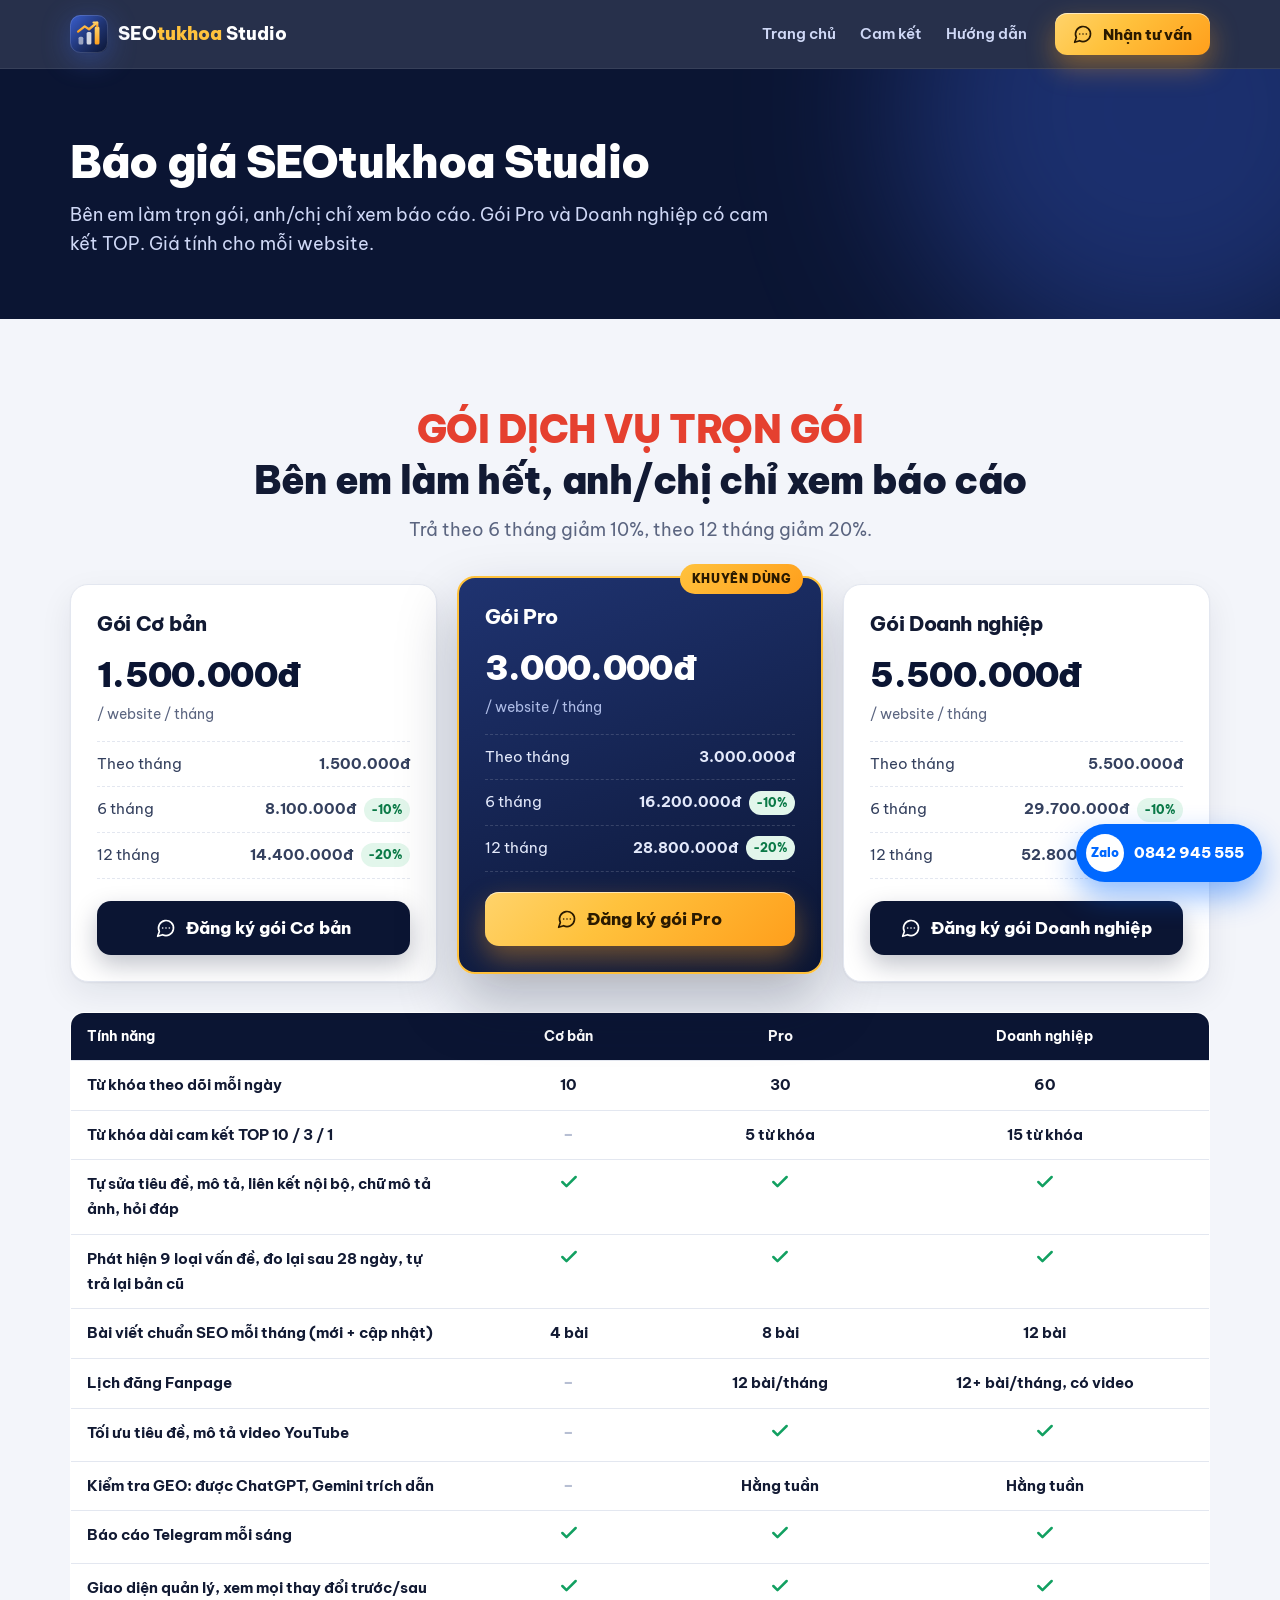
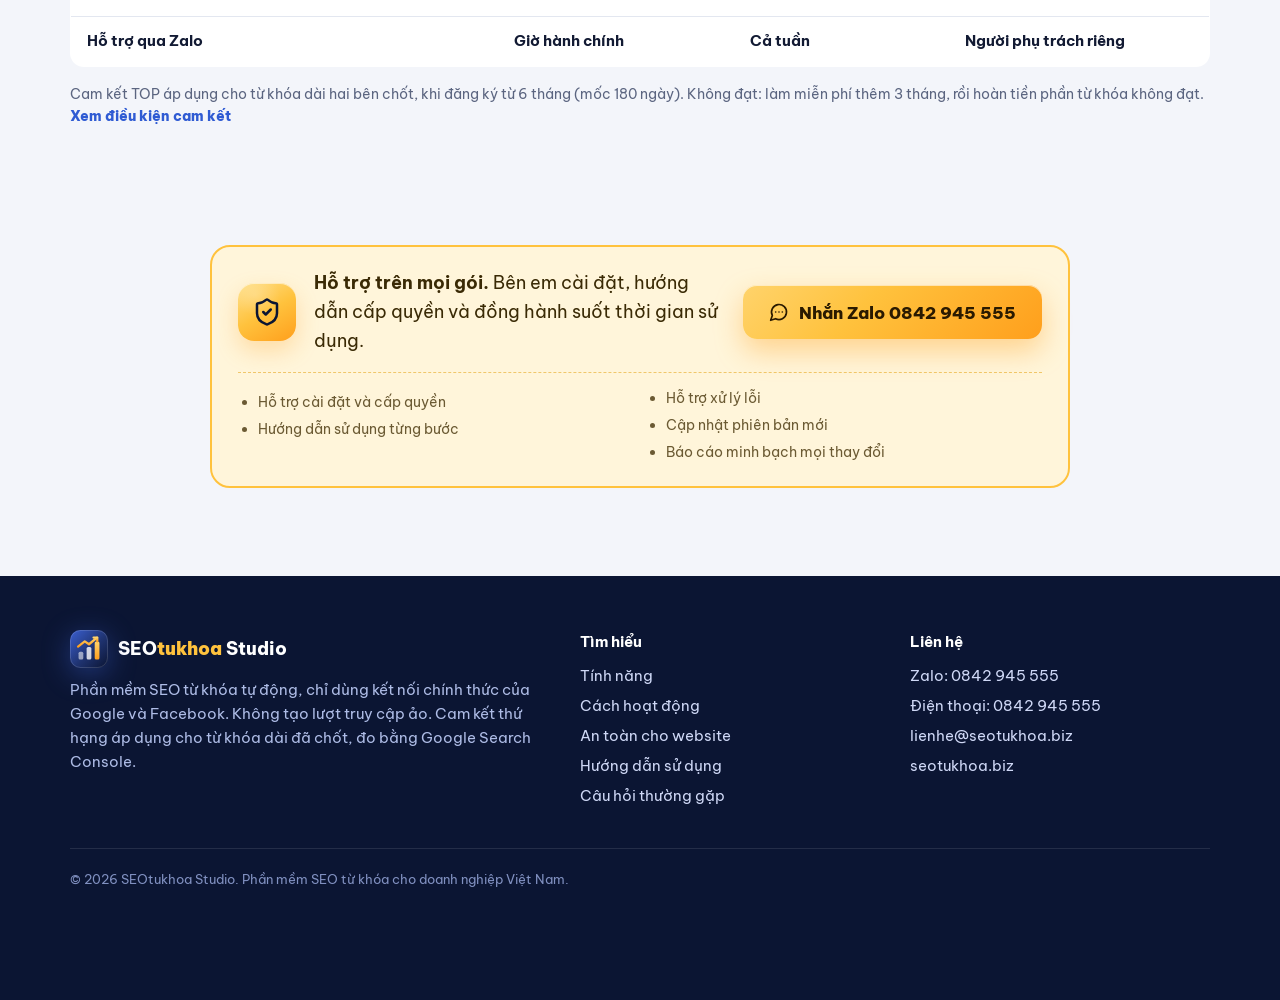
==== baogia/index.html @ 48b393ad "Thêm trang báo giá ẩn /baogia (noindex, không có trên menu và sitemap) Co-Authored-By: Claude Opus 5" ====
<!doctype html>
<html lang="vi">
<head>
<meta charset="utf-8">
<meta name="viewport" content="width=device-width, initial-scale=1">
<title>Báo giá SEOtukhoa Studio</title>
<meta name="description" content="Báo giá gói dịch vụ SEO từ khóa trọn gói SEOtukhoa Studio.">
<link rel="canonical" href="https://seotukhoa.biz/baogia/">
<meta name="robots" content="noindex, nofollow">
<meta name="theme-color" content="#0b1533">
<meta property="og:type" content="website">
<meta property="og:locale" content="vi_VN">
<meta property="og:site_name" content="SEOtukhoa Studio">
<meta property="og:title" content="Báo giá SEOtukhoa Studio">
<meta property="og:description" content="Báo giá gói dịch vụ SEO từ khóa trọn gói SEOtukhoa Studio.">
<meta property="og:url" content="https://seotukhoa.biz/baogia/">
<meta property="og:image" content="https://seotukhoa.biz/assets/og.jpg">
<meta property="og:image:width" content="1200">
<meta property="og:image:height" content="630">
<meta name="twitter:card" content="summary_large_image">
<meta name="twitter:title" content="Báo giá SEOtukhoa Studio">
<meta name="twitter:description" content="Báo giá gói dịch vụ SEO từ khóa trọn gói SEOtukhoa Studio.">
<meta name="twitter:image" content="https://seotukhoa.biz/assets/og.jpg">
<link rel="icon" href="/assets/favicon.svg" type="image/svg+xml">
<link rel="apple-touch-icon" href="/assets/apple-touch-icon.png">
<link rel="preconnect" href="https://fonts.googleapis.com">
<link rel="preconnect" href="https://fonts.gstatic.com" crossorigin>
<link rel="stylesheet" href="https://fonts.googleapis.com/css2?family=Be+Vietnam+Pro:wght@400;500;600;700;800;900&display=swap">
<link rel="stylesheet" href="/assets/site.css">

</head>
<body>
<header class="topbar">
  <div class="wrap">
    <a class="logo" href="/" aria-label="SEOtukhoa Studio – trang chủ"><svg class="mark" viewBox="0 0 40 40" aria-hidden="true"><defs><linearGradient id="bgt" x1="0" y1="0" x2="1" y2="1"><stop offset="0" stop-color="#3a5fd0"/><stop offset=".55" stop-color="#1f3370"/><stop offset="1" stop-color="#0b1533"/></linearGradient><linearGradient id="aut" x1="0" y1="1" x2="0" y2="0"><stop offset="0" stop-color="#ff9f1c"/><stop offset="1" stop-color="#ffd36b"/></linearGradient></defs><rect width="40" height="40" rx="11" fill="url(#bgt)"/><rect x=".5" y=".5" width="39" height="39" rx="10.5" fill="none" stroke="#fff" stroke-opacity=".16"/><rect x="9" y="23" width="5" height="8" rx="1.6" fill="#fff" fill-opacity=".55"/><rect x="17.5" y="18" width="5" height="13" rx="1.6" fill="#fff" fill-opacity=".8"/><rect x="26" y="12" width="5" height="19" rx="1.6" fill="url(#aut)"/><path d="M8.5 17.5 15.5 12l4.5 3 8.5-7" fill="none" stroke="url(#aut)" stroke-width="2.4" stroke-linecap="round" stroke-linejoin="round"/><path d="M24.8 8h3.9v3.9" fill="none" stroke="url(#aut)" stroke-width="2.4" stroke-linecap="round" stroke-linejoin="round"/></svg><span>SEO<b>tukhoa</b> Studio</span></a>
    <nav class="menu" aria-label="Các mục"><a href="/">Trang chủ</a><a href="/#cam-ket">Cam kết</a><a href="/hdsd/">Hướng dẫn</a></nav>
    <a class="btn btn-gold btn-sm" href="https://zalo.me/0842945555" target="_blank" rel="noopener"><svg viewBox="0 0 24 24" fill="none" stroke="currentColor" stroke-width="2" stroke-linecap="round" stroke-linejoin="round" aria-hidden="true"><path d="M7.9 20A9 9 0 1 0 4 16.1L2 22Z"/><path d="M8 12h.01"/><path d="M12 12h.01"/><path d="M16 12h.01"/></svg>Nhận tư vấn</a>
  </div>
</header>

<main>
<div class="page-hero"><div class="wrap">
  <h1>Báo giá <span class="nw">SEOtukhoa Studio</span></h1>
  <p>Bên em làm trọn gói, anh/chị chỉ xem báo cáo. Gói Pro và Doanh nghiệp có cam kết TOP. Giá tính cho mỗi website.</p>
</div></div>

<section>
  <div class="wrap">
    <div class="head center reveal">
      <div class="eyebrow">Gói dịch vụ trọn gói</div>
      <h2>Bên em làm hết, anh/chị chỉ xem báo cáo</h2>
      <p class="lead" style="margin-left:auto;margin-right:auto">Trả theo 6 tháng giảm 10%, theo 12 tháng giảm 20%.</p>
    </div>
    <div class="plans"><div class="plan reveal"><h3>Gói Cơ bản</h3><div class="pm"><b>1.500.000đ</b><small>/ website / tháng</small></div><ul class="pt"><li><span>Theo tháng</span><b>1.500.000đ</b></li><li><span>6 tháng</span><b>8.100.000đ</b><em>-10%</em></li><li><span>12 tháng</span><b>14.400.000đ</b><em>-20%</em></li></ul><a class="btn btn-navy" href="https://zalo.me/0842945555" target="_blank" rel="noopener"><svg viewBox="0 0 24 24" fill="none" stroke="currentColor" stroke-width="2" stroke-linecap="round" stroke-linejoin="round" aria-hidden="true"><path d="M7.9 20A9 9 0 1 0 4 16.1L2 22Z"/><path d="M8 12h.01"/><path d="M12 12h.01"/><path d="M16 12h.01"/></svg>Đăng ký gói Cơ bản</a></div><div class="plan reveal hl"><span class=ribbon>Khuyên dùng</span><h3>Gói Pro</h3><div class="pm"><b>3.000.000đ</b><small>/ website / tháng</small></div><ul class="pt"><li><span>Theo tháng</span><b>3.000.000đ</b></li><li><span>6 tháng</span><b>16.200.000đ</b><em>-10%</em></li><li><span>12 tháng</span><b>28.800.000đ</b><em>-20%</em></li></ul><a class="btn btn-gold" href="https://zalo.me/0842945555" target="_blank" rel="noopener"><svg viewBox="0 0 24 24" fill="none" stroke="currentColor" stroke-width="2" stroke-linecap="round" stroke-linejoin="round" aria-hidden="true"><path d="M7.9 20A9 9 0 1 0 4 16.1L2 22Z"/><path d="M8 12h.01"/><path d="M12 12h.01"/><path d="M16 12h.01"/></svg>Đăng ký gói Pro</a></div><div class="plan reveal"><h3>Gói Doanh nghiệp</h3><div class="pm"><b>5.500.000đ</b><small>/ website / tháng</small></div><ul class="pt"><li><span>Theo tháng</span><b>5.500.000đ</b></li><li><span>6 tháng</span><b>29.700.000đ</b><em>-10%</em></li><li><span>12 tháng</span><b>52.800.000đ</b><em>-20%</em></li></ul><a class="btn btn-navy" href="https://zalo.me/0842945555" target="_blank" rel="noopener"><svg viewBox="0 0 24 24" fill="none" stroke="currentColor" stroke-width="2" stroke-linecap="round" stroke-linejoin="round" aria-hidden="true"><path d="M7.9 20A9 9 0 1 0 4 16.1L2 22Z"/><path d="M8 12h.01"/><path d="M12 12h.01"/><path d="M16 12h.01"/></svg>Đăng ký gói Doanh nghiệp</a></div></div>
    <div class="table-wrap reveal" style="margin-top:30px"><table class="ptable"><thead><tr><th>Tính năng</th><th class=c>Cơ bản</th><th class=c>Pro</th><th class=c>Doanh nghiệp</th></tr></thead><tbody><tr><td>Từ khóa theo dõi mỗi ngày</td><td class=c><b>10</b></td><td class=c><b>30</b></td><td class=c><b>60</b></td></tr><tr><td>Từ khóa dài cam kết TOP 10 / 3 / 1</td><td class=c><span class="no">–</span></td><td class=c><b>5 từ khóa</b></td><td class=c><b>15 từ khóa</b></td></tr><tr><td>Tự sửa tiêu đề, mô tả, liên kết nội bộ, chữ mô tả ảnh, hỏi đáp</td><td class=c><span class="yes"><svg viewBox="0 0 24 24" fill="none" stroke="currentColor" stroke-width="2" stroke-linecap="round" stroke-linejoin="round" aria-hidden="true"><path d="M20 6 9 17l-5-5"/></svg></span></td><td class=c><span class="yes"><svg viewBox="0 0 24 24" fill="none" stroke="currentColor" stroke-width="2" stroke-linecap="round" stroke-linejoin="round" aria-hidden="true"><path d="M20 6 9 17l-5-5"/></svg></span></td><td class=c><span class="yes"><svg viewBox="0 0 24 24" fill="none" stroke="currentColor" stroke-width="2" stroke-linecap="round" stroke-linejoin="round" aria-hidden="true"><path d="M20 6 9 17l-5-5"/></svg></span></td></tr><tr><td>Phát hiện 9 loại vấn đề, đo lại sau 28 ngày, tự trả lại bản cũ</td><td class=c><span class="yes"><svg viewBox="0 0 24 24" fill="none" stroke="currentColor" stroke-width="2" stroke-linecap="round" stroke-linejoin="round" aria-hidden="true"><path d="M20 6 9 17l-5-5"/></svg></span></td><td class=c><span class="yes"><svg viewBox="0 0 24 24" fill="none" stroke="currentColor" stroke-width="2" stroke-linecap="round" stroke-linejoin="round" aria-hidden="true"><path d="M20 6 9 17l-5-5"/></svg></span></td><td class=c><span class="yes"><svg viewBox="0 0 24 24" fill="none" stroke="currentColor" stroke-width="2" stroke-linecap="round" stroke-linejoin="round" aria-hidden="true"><path d="M20 6 9 17l-5-5"/></svg></span></td></tr><tr><td>Bài viết chuẩn SEO mỗi tháng (mới + cập nhật)</td><td class=c><b>4 bài</b></td><td class=c><b>8 bài</b></td><td class=c><b>12 bài</b></td></tr><tr><td>Lịch đăng Fanpage</td><td class=c><span class="no">–</span></td><td class=c><b>12 bài/tháng</b></td><td class=c><b>12+ bài/tháng, có video</b></td></tr><tr><td>Tối ưu tiêu đề, mô tả video YouTube</td><td class=c><span class="no">–</span></td><td class=c><span class="yes"><svg viewBox="0 0 24 24" fill="none" stroke="currentColor" stroke-width="2" stroke-linecap="round" stroke-linejoin="round" aria-hidden="true"><path d="M20 6 9 17l-5-5"/></svg></span></td><td class=c><span class="yes"><svg viewBox="0 0 24 24" fill="none" stroke="currentColor" stroke-width="2" stroke-linecap="round" stroke-linejoin="round" aria-hidden="true"><path d="M20 6 9 17l-5-5"/></svg></span></td></tr><tr><td>Kiểm tra GEO: được ChatGPT, Gemini trích dẫn</td><td class=c><span class="no">–</span></td><td class=c><b>Hằng tuần</b></td><td class=c><b>Hằng tuần</b></td></tr><tr><td>Báo cáo Telegram mỗi sáng</td><td class=c><span class="yes"><svg viewBox="0 0 24 24" fill="none" stroke="currentColor" stroke-width="2" stroke-linecap="round" stroke-linejoin="round" aria-hidden="true"><path d="M20 6 9 17l-5-5"/></svg></span></td><td class=c><span class="yes"><svg viewBox="0 0 24 24" fill="none" stroke="currentColor" stroke-width="2" stroke-linecap="round" stroke-linejoin="round" aria-hidden="true"><path d="M20 6 9 17l-5-5"/></svg></span></td><td class=c><span class="yes"><svg viewBox="0 0 24 24" fill="none" stroke="currentColor" stroke-width="2" stroke-linecap="round" stroke-linejoin="round" aria-hidden="true"><path d="M20 6 9 17l-5-5"/></svg></span></td></tr><tr><td>Giao diện quản lý, xem mọi thay đổi trước/sau</td><td class=c><span class="yes"><svg viewBox="0 0 24 24" fill="none" stroke="currentColor" stroke-width="2" stroke-linecap="round" stroke-linejoin="round" aria-hidden="true"><path d="M20 6 9 17l-5-5"/></svg></span></td><td class=c><span class="yes"><svg viewBox="0 0 24 24" fill="none" stroke="currentColor" stroke-width="2" stroke-linecap="round" stroke-linejoin="round" aria-hidden="true"><path d="M20 6 9 17l-5-5"/></svg></span></td><td class=c><span class="yes"><svg viewBox="0 0 24 24" fill="none" stroke="currentColor" stroke-width="2" stroke-linecap="round" stroke-linejoin="round" aria-hidden="true"><path d="M20 6 9 17l-5-5"/></svg></span></td></tr><tr><td>Hỗ trợ qua Zalo</td><td class=c><b>Giờ hành chính</b></td><td class=c><b>Cả tuần</b></td><td class=c><b>Người phụ trách riêng</b></td></tr></tbody></table></div>
    <p class="note">Cam kết TOP áp dụng cho từ khóa dài hai bên chốt, khi đăng ký từ 6 tháng (mốc 180 ngày). Không đạt: làm miễn phí thêm 3 tháng, rồi hoàn tiền phần từ khóa không đạt. <a class="ct" style="color:var(--blue)" href="/#cam-ket">Xem điều kiện cam kết</a></p>
  </div>
</section>

<section style="padding-top:0">
  <div class="wrap" style="max-width:900px">
    <div class="guarantee reveal">
      <div class="g-main">
        <div class="icon gold"><svg viewBox="0 0 24 24" fill="none" stroke="currentColor" stroke-width="2" stroke-linecap="round" stroke-linejoin="round" aria-hidden="true"><path d="M20 13c0 5-3.5 7.5-7.66 8.95a1 1 0 0 1-.67-.01C7.5 20.5 4 18 4 13V6a1 1 0 0 1 1-1c2 0 4.5-1.2 6.24-2.72a1.17 1.17 0 0 1 1.52 0C14.51 3.81 17 5 19 5a1 1 0 0 1 1 1z"/><path d="m9 12 2 2 4-4"/></svg></div>
        <div><b>Hỗ trợ trên mọi gói.</b> Bên em cài đặt, hướng dẫn cấp quyền và đồng hành suốt thời gian sử dụng.</div>
        <a class="btn btn-gold" href="https://zalo.me/0842945555" target="_blank" rel="noopener"><svg viewBox="0 0 24 24" fill="none" stroke="currentColor" stroke-width="2" stroke-linecap="round" stroke-linejoin="round" aria-hidden="true"><path d="M7.9 20A9 9 0 1 0 4 16.1L2 22Z"/><path d="M8 12h.01"/><path d="M12 12h.01"/><path d="M16 12h.01"/></svg>Nhắn Zalo 0842 945 555</a>
      </div>
      <ul class="g-terms"><li>Hỗ trợ cài đặt và cấp quyền</li><li>Hướng dẫn sử dụng từng bước</li><li>Hỗ trợ xử lý lỗi</li><li>Cập nhật phiên bản mới</li><li>Báo cáo minh bạch mọi thay đổi</li></ul>
    </div>
  </div>
</section>
</main><footer>
  <div class="wrap">
    <div class="cols">
      <div>
        <a class="logo" href="/"><svg class="mark" viewBox="0 0 40 40" aria-hidden="true"><defs><linearGradient id="bgf" x1="0" y1="0" x2="1" y2="1"><stop offset="0" stop-color="#3a5fd0"/><stop offset=".55" stop-color="#1f3370"/><stop offset="1" stop-color="#0b1533"/></linearGradient><linearGradient id="auf" x1="0" y1="1" x2="0" y2="0"><stop offset="0" stop-color="#ff9f1c"/><stop offset="1" stop-color="#ffd36b"/></linearGradient></defs><rect width="40" height="40" rx="11" fill="url(#bgf)"/><rect x=".5" y=".5" width="39" height="39" rx="10.5" fill="none" stroke="#fff" stroke-opacity=".16"/><rect x="9" y="23" width="5" height="8" rx="1.6" fill="#fff" fill-opacity=".55"/><rect x="17.5" y="18" width="5" height="13" rx="1.6" fill="#fff" fill-opacity=".8"/><rect x="26" y="12" width="5" height="19" rx="1.6" fill="url(#auf)"/><path d="M8.5 17.5 15.5 12l4.5 3 8.5-7" fill="none" stroke="url(#auf)" stroke-width="2.4" stroke-linecap="round" stroke-linejoin="round"/><path d="M24.8 8h3.9v3.9" fill="none" stroke="url(#auf)" stroke-width="2.4" stroke-linecap="round" stroke-linejoin="round"/></svg><span>SEO<b>tukhoa</b> Studio</span></a>
        <p>Phần mềm SEO từ khóa tự động, chỉ dùng kết nối chính thức của Google và Facebook. Không tạo lượt truy cập ảo. Cam kết thứ hạng áp dụng cho từ khóa dài đã chốt, đo bằng Google Search Console.</p>
      </div>
      <div class="links">
        <b>Tìm hiểu</b>
        <a href="/#tinh-nang">Tính năng</a>
        <a href="/#cach-hoat-dong">Cách hoạt động</a>
        <a href="/#an-toan">An toàn cho website</a>
        <a href="/hdsd/">Hướng dẫn sử dụng</a>
        <a href="/#hoi-dap">Câu hỏi thường gặp</a>
      </div>
      <div class="links">
        <b>Liên hệ</b>
        <a href="https://zalo.me/0842945555" target="_blank" rel="noopener">Zalo: 0842 945 555</a>
        <a href="tel:0842945555">Điện thoại: 0842 945 555</a>
        <a href="mailto:lienhe@seotukhoa.biz">lienhe@seotukhoa.biz</a>
        <a href="https://seotukhoa.biz/">seotukhoa.biz</a>
      </div>
    </div>
    <div class="copy">© 2026 <span class="nw">SEOtukhoa Studio</span>. Phần mềm SEO từ khóa cho doanh nghiệp Việt Nam.</div>
  </div>
</footer>

<a class="zalo-float" href="https://zalo.me/0842945555" target="_blank" rel="noopener" aria-label="Nhắn Zalo 0842 945 555"><i>Zalo</i><span>0842 945 555</span></a>
<div class="mbar">
  <a class="btn btn-zalo" href="https://zalo.me/0842945555" target="_blank" rel="noopener"><svg viewBox="0 0 24 24" fill="none" stroke="currentColor" stroke-width="2" stroke-linecap="round" stroke-linejoin="round" aria-hidden="true"><path d="M7.9 20A9 9 0 1 0 4 16.1L2 22Z"/><path d="M8 12h.01"/><path d="M12 12h.01"/><path d="M16 12h.01"/></svg>Nhắn Zalo</a>
  <a class="btn btn-gold" href="tel:0842945555"><svg viewBox="0 0 24 24" fill="none" stroke="currentColor" stroke-width="2" stroke-linecap="round" stroke-linejoin="round" aria-hidden="true"><path d="M22 16.92v3a2 2 0 0 1-2.18 2 19.79 19.79 0 0 1-8.63-3.07 19.5 19.5 0 0 1-6-6 19.79 19.79 0 0 1-3.07-8.67A2 2 0 0 1 4.11 2h3a2 2 0 0 1 2 1.72 12.84 12.84 0 0 0 .7 2.81 2 2 0 0 1-.45 2.11L8.09 9.91a16 16 0 0 0 6 6l1.27-1.27a2 2 0 0 1 2.11-.45 12.84 12.84 0 0 0 2.81.7A2 2 0 0 1 22 16.92z"/></svg>Gọi ngay</a>
</div>
<script src="/assets/site.js" defer></script>
</body>
</html>
---- assets/site.css ----
/* SEOtukhoa Studio · giao diện website */
:root {
  color-scheme: light;
  --navy: #0b1533; --navy2: #15244f; --navy3: #1f3370; --blue: #2f5bd3; --blue2: #4c7dff;
  --ink: #121a33; --muted: #5b6580; --line: #e3e7f0; --bg: #f3f5fa; --card: #fff;
  --gold: #ffc23d; --gold2: #ff9f1c; --gold-soft: #fff5da;
  --red: #e5402f; --red-soft: #fdecea; --green: #12a061; --green-soft: #e2f6eb; --blue-soft: #e8efff;
  --zalo: #0068ff;
  --radius: 18px; --shadow: 0 1px 2px rgba(11,21,51,.05), 0 12px 32px rgba(11,21,51,.08);
  --f: "Be Vietnam Pro", system-ui, -apple-system, "Segoe UI", Roboto, sans-serif;
}
* { box-sizing: border-box; }
html { scroll-behavior: smooth; }
body { margin: 0; font: 16px/1.65 var(--f); color: var(--ink); background: var(--bg); -webkit-font-smoothing: antialiased; }
img { max-width: 100%; height: auto; display: block; }
a { color: var(--blue); }
.wrap { max-width: 1180px; margin: 0 auto; padding: 0 20px; }
h1, h2, h3 { margin: 0; letter-spacing: -.018em; }
h2 { font-size: 38px; font-weight: 900; line-height: 1.18; }
h3 { font-size: 18px; font-weight: 800; line-height: 1.3; }
p { margin: 0; }
/* Dòng câu hỏi trên tiêu đề: không gạch, cỡ chữ bằng tiêu đề bên dưới */
.eyebrow { display: flex; align-items: center; font-size: 38px; font-weight: 900; line-height: 1.18; letter-spacing: -.01em; text-transform: uppercase; color: var(--red); margin-bottom: 6px; }
.cta-band .eyebrow { font-size: 36px; }
.center { text-align: center; }
.center .eyebrow { justify-content: center; }
.lead { color: var(--muted); font-size: 18px; margin-top: 12px; max-width: 760px; }
.center .lead { margin-left: auto; margin-right: auto; }
.hl { background: linear-gradient(transparent 62%, rgba(255,194,61,.45) 62%); padding: 0 2px; }
section { padding: 88px 0; scroll-margin-top: 70px; }
.alt { background: #fff; }
.head { margin-bottom: 40px; }

/* ---------- Nút ---------- */
.btn { position: relative; display: inline-flex; align-items: center; justify-content: center; gap: 10px; height: 54px; padding: 0 26px; border-radius: 14px; font: 800 16.5px var(--f); text-decoration: none; cursor: pointer; border: 0; white-space: nowrap; transition: transform .15s ease, box-shadow .15s ease, filter .15s; overflow: hidden; }
.btn:hover { transform: translateY(-2px); }
.btn svg { width: 20px; height: 20px; flex: none; }
.btn-gold { background: linear-gradient(135deg, #ffd36b, var(--gold) 40%, var(--gold2)); color: #2a1a00; box-shadow: 0 12px 28px rgba(255,159,28,.4), inset 0 1px 0 rgba(255,255,255,.6); }
.btn-gold::after { content: ""; position: absolute; top: 0; left: -60%; width: 40%; height: 100%; background: linear-gradient(100deg, transparent, rgba(255,255,255,.65), transparent); transform: skewX(-20deg); animation: shine 3.6s ease-in-out infinite; }
@keyframes shine { 0%, 55% { left: -60%; } 75%, 100% { left: 130%; } }
.btn-ghost { background: rgba(255,255,255,.08); color: #fff; border: 1px solid rgba(255,255,255,.3); }
.btn-ghost:hover { background: rgba(255,255,255,.15); }
.btn-zalo { background: var(--zalo); color: #fff; box-shadow: 0 12px 26px rgba(0,104,255,.35); }
.btn-navy { background: var(--navy); color: #fff; box-shadow: 0 10px 24px rgba(11,21,51,.25); }
.btn-sm { height: 42px; padding: 0 18px; font-size: 14.5px; border-radius: 12px; }

/* ---------- Thanh trên ---------- */
.topbar { position: sticky; top: 0; z-index: 40; background: rgba(11,21,51,.88); backdrop-filter: saturate(1.4) blur(12px); -webkit-backdrop-filter: saturate(1.4) blur(12px); border-bottom: 1px solid rgba(255,255,255,.08); }
.topbar .wrap { display: flex; align-items: center; gap: 24px; height: 68px; }
.logo { display: flex; align-items: center; gap: 10px; color: #fff; text-decoration: none; font-weight: 800; font-size: 18px; }
.logo .mark { width: 38px; height: 38px; flex: none; filter: drop-shadow(0 6px 14px rgba(58,95,208,.45)); }
.logo b { color: var(--gold); font-weight: 900; }
/* Tên thương hiệu luôn đi liền một dòng */
.nw, .logo span { white-space: nowrap; }
.logo span b, footer .logo b { display: inline; margin: 0; color: var(--gold); }
.menu { display: flex; gap: 24px; margin-left: auto; }
.menu a { color: #cfd8f6; text-decoration: none; font-size: 14.5px; font-weight: 600; }
.menu a:hover, .menu a.on { color: #fff; }
.topbar .btn { margin-left: 4px; }

/* ---------- Đầu trang ---------- */
.hero { position: relative; overflow: hidden; color: #fff; padding: 76px 0 92px; background: var(--navy); isolation: isolate; }
.hero .blob { position: absolute; border-radius: 50%; filter: blur(70px); opacity: .55; z-index: -1; animation: drift 16s ease-in-out infinite alternate; }
.hero .b1 { width: 520px; height: 520px; background: #2c4aa8; top: -160px; right: -80px; }
.hero .b2 { width: 420px; height: 420px; background: #1b6fd6; bottom: -200px; left: -120px; animation-delay: -6s; }
.hero .b3 { width: 260px; height: 260px; background: #ff9f1c; top: 38%; right: 30%; opacity: .16; animation-delay: -10s; }
@keyframes drift { from { transform: translate(0,0) scale(1); } to { transform: translate(40px,-30px) scale(1.08); } }
.hero::before { content: ""; position: absolute; inset: 0; z-index: -1; opacity: .55; pointer-events: none;
  background-image: linear-gradient(rgba(255,255,255,.05) 1px, transparent 1px), linear-gradient(90deg, rgba(255,255,255,.05) 1px, transparent 1px);
  background-size: 46px 46px; -webkit-mask-image: linear-gradient(180deg, #000 25%, transparent 95%); mask-image: linear-gradient(180deg, #000 25%, transparent 95%); }
.hero .wrap { display: grid; grid-template-columns: 1.02fr 1fr; gap: 54px; align-items: center; }
.tag { display: inline-flex; align-items: center; gap: 8px; padding: 7px 15px; border-radius: 99px; background: rgba(255,194,61,.13); border: 1px solid rgba(255,194,61,.38); color: var(--gold); font-size: 13px; font-weight: 800; letter-spacing: .04em; text-transform: uppercase; }
.tag svg { width: 15px; height: 15px; }
.tag .live { width: 8px; height: 8px; border-radius: 50%; background: #2fd47a; box-shadow: 0 0 0 0 rgba(47,212,122,.6); animation: pulse 2s infinite; }
@keyframes pulse { 0% { box-shadow: 0 0 0 0 rgba(47,212,122,.6); } 70% { box-shadow: 0 0 0 10px rgba(47,212,122,0); } 100% { box-shadow: 0 0 0 0 rgba(47,212,122,0); } }
.hero h1 { font-size: 47px; font-weight: 900; line-height: 1.1; margin: 20px 0 18px; letter-spacing: -.025em; }
.hero h1 em { font-style: normal; background: linear-gradient(90deg, #ffd36b, var(--gold2)); -webkit-background-clip: text; background-clip: text; color: transparent; }
.hero .sub { color: #cfd8f6; font-size: 19px; max-width: 580px; }
.hero .sub b { color: #fff; }
.ctas { display: flex; gap: 12px; margin: 30px 0 14px; flex-wrap: wrap; }
.trust { display: flex; flex-wrap: wrap; gap: 8px 18px; color: #a9b8e6; font-size: 14.5px; }
.trust span { display: inline-flex; align-items: center; gap: 6px; }
.trust svg { width: 16px; height: 16px; color: #2fd47a; }

.mock { position: relative; }
.browser { border-radius: 16px; overflow: hidden; background: #fff; box-shadow: 0 40px 80px rgba(0,0,0,.5), 0 0 0 1px rgba(255,255,255,.12); transform: perspective(1400px) rotateY(-6deg) rotateX(2deg); transition: transform .5s ease; }
.mock:hover .browser { transform: perspective(1400px) rotateY(0) rotateX(0); }
.browser .bar { height: 32px; background: #e9edf5; display: flex; align-items: center; gap: 6px; padding: 0 12px; }
.browser .bar i { width: 10px; height: 10px; border-radius: 50%; background: #c9d1e1; }
.browser .bar i:nth-child(1) { background: #ff6b5f; } .browser .bar i:nth-child(2) { background: #ffc23d; } .browser .bar i:nth-child(3) { background: #2fcc71; }
.browser .bar span { margin-left: 10px; font-size: 11.5px; color: #6b7590; }
.float { position: absolute; background: #fff; color: var(--ink); border-radius: 14px; padding: 12px 14px; box-shadow: 0 18px 40px rgba(0,0,0,.35); font-size: 13.5px; animation: bob 5s ease-in-out infinite; }
.float.f1 { left: -34px; bottom: 34px; width: 300px; }
.float.f2 { right: -18px; top: -22px; display: flex; align-items: center; gap: 10px; font-weight: 700; animation-delay: -2.5s; }
.float .ico { width: 30px; height: 30px; border-radius: 9px; display: grid; place-items: center; flex: none; }
.float .ico svg { width: 17px; height: 17px; }
.float.f2 .ico { background: var(--green-soft); color: var(--green); }
.float .k svg { width: 14px; height: 14px; color: var(--blue); flex: none; }
.float .k { font-size: 11.5px; font-weight: 800; letter-spacing: .06em; text-transform: uppercase; color: var(--muted); display: flex; align-items: center; gap: 6px; }
.float .k b { color: var(--green); }
.float .old { color: #8a93a8; text-decoration: line-through; margin-top: 6px; }
.float .new { font-weight: 700; min-height: 42px; }
.float .new::after { content: "▍"; color: var(--blue); animation: blink 1s steps(1) infinite; }
@keyframes blink { 50% { opacity: 0; } }
@keyframes bob { 0%, 100% { transform: translateY(0); } 50% { transform: translateY(-8px); } }
.demo-note { margin-top: 14px; color: #8fa0d6; font-size: 12.5px; text-align: right; }

/* ---------- Dải tích hợp ---------- */
/* 9 nỗi đau trong phần đầu trang */
.hero .wrap.pains-wrap { display: block; margin-top: 46px; }
.pains-box { background: rgba(255,255,255,.05); border: 1px solid rgba(255,255,255,.12); border-radius: 22px; padding: 26px; backdrop-filter: blur(4px); }
.pains-head { display: flex; align-items: baseline; justify-content: space-between; gap: 10px 24px; flex-wrap: wrap; margin-bottom: 18px; }
.pains-head h2 { font-size: 26px; color: #fff; }
.pains-head p { color: #aebce6; font-size: 15px; max-width: 560px; margin: 0; }
.pains-grid { display: grid; grid-template-columns: repeat(3, minmax(0, 1fr)); gap: 12px; }
.pain-item { display: flex; gap: 12px; align-items: flex-start; padding: 14px; border-radius: 14px; background: rgba(255,255,255,.06); border: 1px solid rgba(255,255,255,.08); }
.pain-item .px { flex: none; width: 34px; height: 34px; border-radius: 10px; display: grid; place-items: center; background: rgba(229,64,47,.18); color: #ff7a6b; }
.pain-item .px svg { width: 19px; height: 19px; }
.pain-item b { display: block; color: #fff; font-size: 15.5px; line-height: 1.3; }
.pain-item small { display: block; color: #aebce6; font-size: 13.5px; margin-top: 3px; line-height: 1.4; }
.integr { background: #fff; border-bottom: 1px solid var(--line); padding: 30px 0 34px; }
.integr-head { text-align: center; color: var(--muted); font-weight: 800; font-size: 14px; letter-spacing: .08em; text-transform: uppercase; margin-bottom: 18px; }
.brands { display: grid; grid-template-columns: repeat(3, minmax(0, 1fr)); gap: 14px; max-width: 1000px; margin: 0 auto; }
.brand-card { display: flex; align-items: center; gap: 12px; padding: 14px; border: 1px solid var(--line); border-radius: 16px; background: #fff; box-shadow: 0 4px 14px rgba(11,21,51,.05); transition: transform .2s, box-shadow .2s; }
.brand-card:hover { transform: translateY(-3px); box-shadow: 0 14px 28px rgba(11,21,51,.1); }
.brand-card .bi { flex: none; width: 46px; height: 46px; border-radius: 13px; display: grid; place-items: center; background: var(--c); box-shadow: 0 8px 18px color-mix(in srgb, var(--c) 35%, transparent); }
.brand-card .bi svg { width: 26px; height: 26px; fill: #fff; }
.brand-card .bt { min-width: 0; display: flex; flex-direction: column; line-height: 1.25; }
.brand-card b { font-size: 15px; color: var(--navy); font-weight: 800; }
.brand-card small { font-size: 12.5px; color: var(--muted); margin-top: 3px; }

/* ---------- Thẻ ---------- */
.grid { display: grid; gap: 20px; }
.g2 { grid-template-columns: repeat(2, minmax(0, 1fr)); }
.g3 { grid-template-columns: repeat(3, minmax(0, 1fr)); }
.g4 { grid-template-columns: repeat(4, minmax(0, 1fr)); }
.card { background: var(--card); border: 1px solid var(--line); border-radius: var(--radius); padding: 24px; box-shadow: var(--shadow); transition: transform .2s ease, box-shadow .2s ease; }
.card:hover { transform: translateY(-4px); box-shadow: 0 2px 4px rgba(11,21,51,.05), 0 22px 44px rgba(11,21,51,.12); }
.alt .card { box-shadow: none; background: var(--bg); border-color: transparent; }
.alt .card:hover { background: #fff; box-shadow: var(--shadow); }
.card p { color: var(--muted); font-size: 15.5px; margin-top: 8px; }
.icon { position: relative; width: 58px; height: 58px; border-radius: 16px; display: grid; place-items: center; margin-bottom: 18px; color: var(--gold);
  background: linear-gradient(150deg, #2b4ba6 0%, #15244f 55%, #0b1533 100%); box-shadow: 0 10px 20px rgba(11,21,51,.22), inset 0 1px 0 rgba(255,255,255,.18); }
.icon::after { content: ""; position: absolute; inset: 0; border-radius: inherit; background: radial-gradient(60% 50% at 30% 20%, rgba(255,255,255,.2), transparent 70%); }
.icon svg { width: 30px; height: 30px; position: relative; z-index: 1; }
.icon.gold { color: var(--navy); background: linear-gradient(150deg, #ffe08a 0%, #ffc23d 50%, #ff9f1c 100%); box-shadow: 0 10px 22px rgba(255,159,28,.28), inset 0 1px 0 rgba(255,255,255,.55); }
.icon.red { color: #fff; background: linear-gradient(150deg, #ff7a6b, #e5402f); box-shadow: 0 10px 22px rgba(229,64,47,.25); }

/* Nỗi đau */
.pain .card { border-top: 4px solid #ffb4a9; }
.pain .card h3 { margin-bottom: 2px; }
.bridge { margin-top: 34px; display: flex; align-items: center; gap: 18px; padding: 22px 26px; border-radius: 18px; background: linear-gradient(120deg, var(--navy), var(--navy3)); color: #fff; }
.bridge .icon { margin: 0; flex: none; }
.bridge p { color: #cfd8f6; margin-top: 4px; }
.bridge b { font-size: 19px; }

/* Tính năng xen kẽ */
.rows { display: grid; gap: 80px; }
.row { display: grid; grid-template-columns: 1fr 1.08fr; gap: 56px; align-items: center; }
.row.rev .txt { order: 2; }
.row .txt h3 { font-size: 28px; font-weight: 900; line-height: 1.25; margin: 6px 0 12px; }
.row .txt > p { color: var(--muted); font-size: 17px; }
.chipnum { display: block; font-size: 28px; font-weight: 900; line-height: 1.25; letter-spacing: -.01em; background: linear-gradient(90deg, var(--gold2), var(--red)); -webkit-background-clip: text; background-clip: text; color: transparent; }
.ticks { list-style: none; padding: 0; margin: 18px 0 0; }
.ticks li { position: relative; padding-left: 32px; margin: 11px 0; color: #34405e; font-size: 16px; }
.ticks li::before { content: ""; position: absolute; left: 0; top: 2px; width: 22px; height: 22px; border-radius: 50%; background: var(--green-soft) url("data:image/svg+xml,%3Csvg xmlns='http://www.w3.org/2000/svg' viewBox='0 0 24 24' fill='none' stroke='%2312a061' stroke-width='3' stroke-linecap='round' stroke-linejoin='round'%3E%3Cpath d='m6 12.5 4 4 8-9'/%3E%3C/svg%3E") center/14px no-repeat; }
.shot { border-radius: 16px; overflow: hidden; border: 1px solid var(--line); background: #fff; box-shadow: 0 30px 60px rgba(11,21,51,.18); }
.shot-wrap { position: relative; }
.shot-wrap::before { content: ""; position: absolute; inset: -18px -18px 18px 18px; border-radius: 22px; background: linear-gradient(135deg, rgba(47,91,211,.16), rgba(255,194,61,.22)); z-index: 0; }
.row.rev .shot-wrap::before { inset: -18px 18px 18px -18px; }
.shot-wrap .shot { position: relative; z-index: 1; }

/* Nhận được gì */
.deliver .card { text-align: left; }
.deliver .big { font-size: 40px; font-weight: 900; line-height: 1; letter-spacing: -.02em; background: linear-gradient(90deg, var(--blue), var(--navy3)); -webkit-background-clip: text; background-clip: text; color: transparent; }
.deliver .big small { font-size: 16px; font-weight: 800; }
.deliver h3 { margin-top: 10px; }
.note { color: var(--muted); font-size: 13.5px; margin-top: 16px; }

/* An toàn (nền tối) */
.dark { background: var(--navy); color: #fff; position: relative; overflow: hidden; }
.dark::before { content: ""; position: absolute; width: 600px; height: 600px; right: -200px; top: -200px; border-radius: 50%; background: #2c4aa8; filter: blur(90px); opacity: .35; }
.dark .wrap { position: relative; }
.dark .lead { color: #cfd8f6; }
.dark .eyebrow { color: var(--gold); }
.dark .card { background: rgba(255,255,255,.05); border-color: rgba(255,255,255,.12); box-shadow: none; }
.dark .card:hover { background: rgba(255,255,255,.08); }
.dark .card p { color: #b9c5ea; }
.dark h3 { color: #fff; }

/* So sánh */
.cmp { display: grid; grid-template-columns: 1fr 1fr 1.12fr; gap: 20px; align-items: stretch; }
.cmp .card h3 { margin-bottom: 14px; font-size: 19px; }
.cmp ul { list-style: none; padding: 0; margin: 0; }
.cmp li { position: relative; padding-left: 28px; margin: 11px 0; font-size: 15.5px; color: #34405e; }
.cmp .bad li::before { content: "✕"; position: absolute; left: 2px; color: var(--red); font-weight: 900; }
.cmp .bad h3 { color: var(--red); }
.cmp .good { position: relative; background: linear-gradient(160deg, var(--navy3), var(--navy)); color: #fff; border: 2px solid var(--gold); transform: translateY(-10px); box-shadow: 0 30px 60px rgba(11,21,51,.3); }
.cmp .good:hover { transform: translateY(-14px); }
.cmp .good li { color: #e3e9fb; }
.cmp .good li::before { content: "✓"; position: absolute; left: 2px; color: var(--gold); font-weight: 900; }
.cmp .good h3 { color: var(--gold); }
.cmp .ribbon { position: absolute; top: -14px; right: 18px; background: linear-gradient(135deg, var(--gold), var(--gold2)); color: #2a1a00; font-size: 12px; font-weight: 900; letter-spacing: .05em; text-transform: uppercase; padding: 5px 12px; border-radius: 99px; box-shadow: 0 8px 18px rgba(255,159,28,.35); }

/* Phù hợp */
.chips { display: flex; flex-wrap: wrap; gap: 12px; justify-content: center; }
.chip { display: inline-flex; align-items: center; gap: 8px; padding: 10px 18px; border-radius: 99px; background: #fff; border: 1px solid var(--line); font-weight: 700; font-size: 15px; box-shadow: 0 2px 6px rgba(11,21,51,.04); }
.chip svg { width: 18px; height: 18px; color: var(--green); }

/* Bước */
.steps { display: grid; grid-template-columns: repeat(3, minmax(0, 1fr)); gap: 22px; position: relative; }
.step { position: relative; z-index: 1; text-align: center; padding: 0 10px; }
.step .num { font-size: 22px; font-weight: 900; line-height: 1.3; margin-bottom: 4px; background: linear-gradient(90deg, var(--gold2), var(--red)); -webkit-background-clip: text; background-clip: text; color: transparent; }
.step h3 { font-size: 22px; }
.step p { color: var(--muted); margin-top: 8px; }

/* Khung kêu gọi lớn */
.cta-band { position: relative; overflow: hidden; border-radius: 28px; padding: 54px 48px; color: #fff; background: linear-gradient(120deg, #0b1533 0%, #1f3370 55%, #2f5bd3 100%); display: grid; grid-template-columns: 1.3fr 1fr; gap: 30px; align-items: center; box-shadow: 0 40px 80px rgba(11,21,51,.25); }
.cta-band::after { content: ""; position: absolute; width: 380px; height: 380px; border-radius: 50%; right: -120px; bottom: -160px; background: #ffc23d; opacity: .18; filter: blur(30px); }
.cta-band h2 { font-size: 36px; }
.cta-band p { color: #cfd8f6; font-size: 17.5px; margin-top: 12px; }
.cta-band .acts { display: flex; flex-direction: column; gap: 12px; position: relative; z-index: 1; }
.cta-band .acts .btn { width: 100%; }
.cta-band .contact { color: #cfd8f6; font-size: 15px; text-align: center; }
.ct { color: var(--gold); font-weight: 800; text-decoration: none; white-space: nowrap; }
.ct:hover { text-decoration: underline; }

/* Hỏi đáp */
details { background: #fff; border: 1px solid var(--line); border-radius: 16px; margin-bottom: 12px; transition: box-shadow .2s; }
details[open] { box-shadow: var(--shadow); }
summary { cursor: pointer; list-style: none; padding: 19px 22px; font-weight: 800; font-size: 16.5px; display: flex; align-items: center; gap: 12px; }
summary::-webkit-details-marker { display: none; }
summary .n { flex: none; font-size: inherit; font-weight: 900; background: linear-gradient(90deg, var(--gold2), var(--red)); -webkit-background-clip: text; background-clip: text; color: transparent; }
summary::after { content: "+"; margin-left: auto; font-size: 24px; font-weight: 600; color: var(--muted); transition: transform .2s; }
details[open] summary::after { transform: rotate(45deg); }
.body { padding: 0 22px 20px 22px; color: #34405e; font-size: 15.5px; }
.body.indent { padding-left: 66px; }
.body ol, .body ul { margin: 6px 0 10px; padding-left: 20px; }
.body li { margin: 7px 0; }
.tip { margin-top: 12px; padding: 11px 14px; border-radius: 12px; background: var(--blue-soft); color: #1d3f8f; font-size: 14.5px; }
.warn { margin-top: 12px; padding: 11px 14px; border-radius: 12px; background: var(--gold-soft); color: #6b4a00; font-size: 14.5px; }
.kbd { display: inline-block; padding: 0 7px; border-radius: 6px; background: #eef1f8; border: 1px solid var(--line); font-size: 14px; font-weight: 700; color: var(--navy); }

/* Bảng */
table { width: 100%; border-collapse: collapse; background: #fff; border-radius: 14px; overflow: hidden; border: 1px solid var(--line); font-size: 15px; }
th { text-align: left; background: var(--navy); color: #fff; font-weight: 700; padding: 12px 16px; font-size: 14px; }
td { padding: 12px 16px; border-top: 1px solid var(--line); vertical-align: top; }
td:first-child { font-weight: 700; width: 34%; }
.pill { display: inline-block; padding: 2px 10px; border-radius: 99px; font-size: 13px; font-weight: 700; white-space: nowrap; }
.p-good { background: var(--green-soft); color: #0b7a47; } .p-warn { background: var(--gold-soft); color: #8a5a00; }
.p-bad { background: var(--red-soft); color: #b42318; } .p-info { background: var(--blue-soft); color: #1d4fb8; } .p-idle { background: #eef0f4; color: #4b5568; }

/* Trang hướng dẫn */
.page-hero { background: var(--navy); color: #fff; padding: 56px 0 60px; position: relative; overflow: hidden; }
.page-hero::before { content: ""; position: absolute; width: 520px; height: 520px; right: -140px; top: -220px; border-radius: 50%; background: #2c4aa8; filter: blur(80px); opacity: .5; }
.page-hero .wrap { position: relative; }
.page-hero h1 { font-size: 44px; font-weight: 900; line-height: 1.15; margin: 12px 0 12px; }
.page-hero p { color: #cfd8f6; font-size: 18px; max-width: 720px; }
.crumbs { font-size: 14px; color: #9fb0e0; }
.crumbs a { color: #cfd8f6; text-decoration: none; }
.guide { display: grid; grid-template-columns: 260px 1fr; gap: 40px; align-items: start; }
.toc { position: sticky; top: 90px; background: #fff; border: 1px solid var(--line); border-radius: 16px; padding: 18px; }
.toc b { display: block; font-size: 13px; letter-spacing: .06em; text-transform: uppercase; color: var(--muted); margin-bottom: 8px; }
.toc a { display: block; padding: 7px 10px; border-radius: 9px; color: var(--ink); text-decoration: none; font-weight: 600; font-size: 14.5px; }
.toc a:hover { background: var(--bg); }
.toc a.sub { padding-left: 22px; font-weight: 500; color: var(--muted); font-size: 14px; }
.part { scroll-margin-top: 90px; margin-bottom: 46px; }
.part > h2 { font-size: 28px; margin-bottom: 8px; }
.part > p { color: var(--muted); margin-bottom: 18px; }

/* Chân trang */
footer { background: var(--navy); color: #aebce6; padding: 54px 0 110px; font-size: 14.5px; }
footer .cols { display: grid; grid-template-columns: 1.6fr 1fr 1fr; gap: 30px; }
footer b { color: #fff; display: block; margin-bottom: 10px; }
footer a { color: #cfd8f6; text-decoration: none; }
footer a:hover { color: #fff; }
footer p { margin-top: 10px; max-width: 520px; }
footer .links a { display: block; margin: 6px 0; }
footer .copy { border-top: 1px solid rgba(255,255,255,.1); margin-top: 34px; padding-top: 20px; font-size: 13px; color: #8090c0; }

/* Nút Zalo nổi + thanh liên hệ trên điện thoại */
.zalo-float { position: fixed; right: 18px; bottom: 18px; z-index: 50; display: flex; align-items: center; gap: 10px; padding: 10px 18px 10px 10px; border-radius: 99px; background: var(--zalo); color: #fff; font-weight: 800; font-size: 15px; text-decoration: none; box-shadow: 0 14px 30px rgba(0,104,255,.45); }
.zalo-float i { width: 38px; height: 38px; border-radius: 50%; background: #fff; color: var(--zalo); display: grid; place-items: center; font-style: normal; font-weight: 900; font-size: 12px; }
.zalo-float::before { content: ""; position: absolute; inset: 0; border-radius: inherit; box-shadow: 0 0 0 0 rgba(0,104,255,.5); animation: ring 2.4s infinite; }
@keyframes ring { 0% { box-shadow: 0 0 0 0 rgba(0,104,255,.5); } 70% { box-shadow: 0 0 0 16px rgba(0,104,255,0); } 100% { box-shadow: 0 0 0 0 rgba(0,104,255,0); } }
.mbar { display: none; }

/* Hiện dần khi cuộn */
.reveal { opacity: 0; transform: translateY(26px); transition: opacity .7s ease, transform .7s ease; }
.reveal.in { opacity: 1; transform: none; }
@media (prefers-reduced-motion: reduce) {
  *, *::before, *::after { animation: none !important; transition: none !important; }
  .reveal { opacity: 1; transform: none; }
  .browser { transform: none; }
}

/* Vì sao phải lên top */
.why { display: grid; grid-template-columns: minmax(0, 1.05fr) minmax(0, 1fr); gap: 40px; align-items: center; }
.serp { background: #fff; border: 1px solid var(--line); border-radius: 20px; padding: 20px; box-shadow: 0 30px 60px rgba(11,21,51,.14); }
.sbox { display: flex; align-items: center; gap: 10px; padding: 12px 18px; border-radius: 99px; border: 1px solid #dfe1e5; box-shadow: 0 1px 6px rgba(32,33,36,.18); font-size: 16px; color: #202124; margin-bottom: 16px; }
.sbox svg { width: 20px; height: 20px; color: #4285f4; flex: none; }
.tier { display: flex; align-items: center; gap: 14px; padding: 14px 16px; border-radius: 14px; margin-top: 10px; font-size: 15px; color: #34405e; }
.tier .rk { flex: none; width: 96px; text-align: center; padding: 7px 0; border-radius: 10px; font-weight: 900; font-size: 14px; }
.tier b { color: var(--navy); font-size: 17px; }
.tier.t1 { background: linear-gradient(90deg, var(--gold-soft), #fff); border: 2px solid var(--gold); }
.tier.t1 .rk { background: linear-gradient(135deg, #ffd36b, var(--gold2)); color: #2a1a00; }
.tier.t3 { background: #fff8e6; border: 1px solid #ffe2a1; margin-right: 4%; }
.tier.t3 .rk { background: var(--gold); color: #2a1a00; }
.tier.t10 { background: #eef2fb; border: 1px solid var(--line); margin-right: 8%; }
.tier.t10 .rk { background: var(--navy3); color: #fff; }
.tier.tx { background: #f4f5f8; border: 1px dashed #c9cfdc; margin-right: 12%; color: #7a8399; }
.tier.tx .rk { background: #c9cfdc; color: #4b5568; }
.tier.tx b { color: var(--red); }
.whytxt h3 { font-size: 26px; line-height: 1.25; }
.whytxt h3 em { font-style: normal; color: var(--red); }
.whytxt > p { color: var(--muted); font-size: 17px; margin-top: 12px; }

/* Cam kết 30/90/180 ngày */
.milestones { display: grid; grid-template-columns: repeat(3, minmax(0, 1fr)); gap: 20px; align-items: stretch; }
.ms { position: relative; background: #fff; border: 1px solid var(--line); border-radius: var(--radius); padding: 24px; box-shadow: var(--shadow); }
.ms-top { display: flex; align-items: center; gap: 14px; margin-bottom: 10px; }
.ms-top .icon { margin: 0; flex: none; }
.ms-when { font-size: 22px; font-weight: 900; line-height: 1.2; background: linear-gradient(90deg, var(--gold2), var(--red)); -webkit-background-clip: text; background-clip: text; color: transparent; }
.ms-goal { font-size: 30px; font-weight: 900; line-height: 1.1; color: var(--navy); letter-spacing: -.01em; }
.ms-hl .ms-goal { color: #fff; }
.ms h3 { font-size: 17px; margin-top: 4px; padding: 10px 12px; border-radius: 12px; background: var(--gold-soft); color: #6b4a00; }
.ms-hl h3 { background: rgba(255,194,61,.16); color: var(--gold); }
.ms ul { list-style: none; padding: 0; margin: 12px 0 0; }
.ms li { position: relative; padding-left: 28px; margin: 10px 0; font-size: 15.5px; color: #34405e; }
.ms li::before { content: "✓"; position: absolute; left: 4px; color: var(--green); font-weight: 900; }
.ms-hl { background: linear-gradient(160deg, var(--navy3), var(--navy)); border: 2px solid var(--gold); transform: translateY(-8px); box-shadow: 0 30px 60px rgba(11,21,51,.28); }
.ms-hl li { color: #e3e9fb; }
.ms-hl li::before { color: var(--gold); }
.ms-hl .ms-when { background: none; color: var(--gold); }

.guarantee { margin-top: 30px; border-radius: 20px; background: var(--gold-soft); border: 2px solid var(--gold); padding: 22px 26px; }
.g-main { display: flex; align-items: center; gap: 18px; font-size: 17.5px; color: #3a2a05; }
.g-main .icon { margin: 0; flex: none; }
.g-main > div:nth-child(2) { flex: 1; }
.g-main .btn { flex: none; }
.g-terms { margin: 16px 0 0; padding: 14px 0 0 20px; border-top: 1px dashed #f0c76a; color: #6b5a33; font-size: 14px; columns: 2; column-gap: 32px; }
.g-terms li { margin: 4px 0; break-inside: avoid; }

/* Báo giá */
.plans { display: grid; grid-template-columns: repeat(3, minmax(0, 1fr)); gap: 20px; align-items: stretch; }
.plans.two { grid-template-columns: repeat(2, minmax(0, 1fr)); max-width: 820px; margin: 0 auto; }
.plan { position: relative; display: flex; flex-direction: column; background: #fff; border: 1px solid var(--line); border-radius: var(--radius); padding: 26px; box-shadow: var(--shadow); }
.plan h3 { font-size: 20px; }
.plan .pm { margin: 10px 0 14px; }
.plan .pm b { font-size: 34px; font-weight: 900; color: var(--navy); letter-spacing: -.02em; }
.plan .pm small { display: block; color: var(--muted); font-size: 14px; }
.plan .pt { list-style: none; padding: 0; margin: 0 0 20px; border-top: 1px dashed var(--line); }
.plan .pt li { display: flex; align-items: center; gap: 8px; padding: 10px 0; border-bottom: 1px dashed var(--line); font-size: 15px; color: #34405e; }
.plan .pt li span { flex: 1; }
.plan .pt li em { font-style: normal; font-size: 12px; font-weight: 800; color: #0b7a47; background: var(--green-soft); padding: 2px 7px; border-radius: 99px; }
.plan .lim { color: var(--muted); margin: 0 0 6px; font-weight: 700; }
.plan .ticks { flex: 1; margin-bottom: 20px; }
.plan .btn { margin-top: auto; justify-content: center; }
.plan.hl { background: linear-gradient(160deg, var(--navy3), var(--navy)); border: 2px solid var(--gold); transform: translateY(-8px); box-shadow: 0 30px 60px rgba(11,21,51,.28); color: #fff; }
.plan.hl h3, .plan.hl .pm b { color: #fff; }
.plan.hl .pm small, .plan.hl .lim { color: #aebce6; }
.plan.hl .pt, .plan.hl .pt li { border-color: rgba(255,255,255,.15); color: #e3e9fb; }
.plan.hl .ticks li { color: #e3e9fb; }
.plan .ribbon { position: absolute; top: -14px; right: 18px; background: linear-gradient(135deg, var(--gold), var(--gold2)); color: #2a1a00; font-size: 12px; font-weight: 900; letter-spacing: .05em; text-transform: uppercase; padding: 5px 12px; border-radius: 99px; }
.ptable th.c, .ptable td.c { text-align: center; }
.ptable .yes svg { width: 20px; height: 20px; color: var(--green); stroke-width: 3; }
.ptable .no { color: #b7bfd3; font-weight: 800; }

/* Để nguyên hay bắt đầu */
.choice { display: grid; grid-template-columns: repeat(2, minmax(0, 1fr)); gap: 22px; align-items: stretch; }
.choice ul { list-style: none; padding: 0; margin: 14px 0 0; }
.choice li { position: relative; padding-left: 30px; margin: 12px 0; font-size: 16px; }
.choice .stay { background: #f7f8fb; box-shadow: none; }
.choice .stay h3 { color: #6b7590; }
.choice .stay li { color: #6b7590; }
.choice .stay li::before { content: "–"; position: absolute; left: 4px; color: var(--red); font-weight: 900; }
.choice .go { background: linear-gradient(160deg, var(--navy3), var(--navy)); color: #fff; border: 2px solid var(--gold); box-shadow: 0 30px 60px rgba(11,21,51,.28); }
.choice .go h3 { color: var(--gold); }
.choice .go li { color: #e3e9fb; }
.choice .go li::before { content: "✓"; position: absolute; left: 2px; color: var(--gold); font-weight: 900; }
.journey { display: grid; grid-template-columns: repeat(4, minmax(0, 1fr)); gap: 16px; margin-top: 34px; counter-reset: j; }
.jstep { position: relative; background: #fff; border: 1px solid var(--line); border-top: 4px solid var(--gold); border-radius: 14px; padding: 18px; }
.jstep .when { display: inline-block; font-size: 12.5px; font-weight: 900; letter-spacing: .05em; text-transform: uppercase; color: #8a5200; background: var(--gold-soft); padding: 4px 10px; border-radius: 99px; }
.jstep h3 { font-size: 18px; margin-top: 10px; }
.jstep p { color: var(--muted); font-size: 14.5px; margin-top: 6px; }
.promise { margin-top: 30px; display: flex; align-items: center; gap: 18px; padding: 22px 26px; border-radius: 18px; background: var(--gold-soft); border: 1px solid #ffe2a1; color: #3a2a05; font-size: 16.5px; }
.promise .icon { margin: 0; flex: none; }
.promise > div:nth-child(2) { flex: 1; }
.promise .btn { flex: none; }

/* Băn khoăn thường gặp */
.objs { display: grid; grid-template-columns: repeat(2, minmax(0, 1fr)); gap: 18px; }
.obj { background: var(--bg); border: 1px solid var(--line); border-radius: 16px; padding: 22px 24px; }
.obj .q { position: relative; padding-left: 34px; font-weight: 800; font-size: 17px; color: var(--navy); }
.obj .qm { position: absolute; left: 0; top: -10px; font-size: 46px; line-height: 1; font-weight: 900; color: var(--gold2); font-family: Georgia, serif; }
.obj p { margin: 10px 0 0 20px; padding-left: 14px; color: #34405e; font-size: 15.5px; border-left: 3px solid var(--green); }

/* ---------- Màn hình nhỏ ---------- */
@media (max-width: 1020px) {
  .hero .wrap, .row, .cta-band, .guide, .why { grid-template-columns: 1fr; }
  .row.rev .txt { order: 0; }
  .g3, .g4, .cmp, .journey { grid-template-columns: repeat(2, minmax(0, 1fr)); }
  .milestones, .plans, .plans.two { grid-template-columns: 1fr; max-width: 640px; margin: 0 auto; }
  .plan.hl { transform: none; }
  .ms-hl { transform: none; }
  .brands { grid-template-columns: repeat(3, minmax(0, 1fr)); }
  .pains-grid { grid-template-columns: repeat(2, minmax(0, 1fr)); }
  .promise { flex-wrap: wrap; }
  .menu { display: none; }
  .cmp .good { transform: none; }
  .browser { transform: none; }
  .toc { position: static; }
  footer .cols { grid-template-columns: 1fr 1fr; }
}
@media (max-width: 640px) {
  section { padding: 60px 0; }
  .hero { padding: 44px 0 64px; }
  .hero h1 { font-size: 30px; }
  .tag { font-size: 11.5px; }
  .hero .sub { font-size: 16.5px; }
  h2, .cta-band h2, .eyebrow, .cta-band .eyebrow { font-size: 26px; }
  .page-hero h1 { font-size: 30px; }
  .lead { font-size: 16px; }
  .row .txt h3, .chipnum { font-size: 22px; }
  .rows { gap: 56px; }
  .g2, .g3, .g4, .cmp, .steps, .choice, .journey, .objs { grid-template-columns: 1fr; }
  .promise, .bridge, .g-main { flex-direction: column; align-items: flex-start; }
  .g-main .btn { width: 100%; }
  .g-terms { columns: 1; }
  .bridge .btn { width: 100%; }
  .cta-band { padding: 30px 20px; }
  table { display: block; overflow-x: auto; }
  th, td { padding: 10px 12px; }
  .cta-band > *, .guide > *, .toc { min-width: 0; }
  .tier { flex-direction: column; align-items: flex-start; gap: 8px; margin-right: 0 !important; }
  .whytxt h3 { font-size: 22px; }
  .promise .btn { width: 100%; }
  .brands { grid-template-columns: repeat(2, minmax(0, 1fr)); gap: 10px; }
  .brand-card { padding: 14px 10px; gap: 8px; flex-direction: column; text-align: center; }
  .brand-card .bt { align-items: center; }
  .pains-grid { grid-template-columns: 1fr; gap: 8px; }
  .pains-box { padding: 18px 14px; }
  .pains-head h2 { font-size: 22px; }
  .hero .wrap.pains-wrap { margin-top: 32px; }
  .brand-card .bi { width: 38px; height: 38px; border-radius: 11px; }
  .brand-card .bi svg { width: 21px; height: 21px; }
  .brand-card b { font-size: 13.5px; }
  .brand-card small { font-size: 11.5px; }
  .float.f1 { position: relative; left: 0; bottom: 0; width: auto; margin-top: 14px; }
  .float.f2 { display: none; }
  .topbar .btn { display: none; }
  .ctas .btn { width: 100%; }
  .cta-band { padding: 34px 22px; border-radius: 22px; }
  .body.indent { padding-left: 22px; }
  td:first-child { width: auto; }
  footer .cols { grid-template-columns: 1fr; }
  .zalo-float { display: none; }
  .mbar { display: grid; grid-template-columns: 1fr 1fr; gap: 10px; position: fixed; left: 0; right: 0; bottom: 0; z-index: 50; padding: 10px 12px calc(10px + env(safe-area-inset-bottom)); background: rgba(255,255,255,.96); backdrop-filter: blur(10px); border-top: 1px solid var(--line); box-shadow: 0 -8px 24px rgba(11,21,51,.08); }
  .mbar .btn { height: 48px; font-size: 15.5px; width: 100%; }
  .shot-wrap::before { display: none; }
}
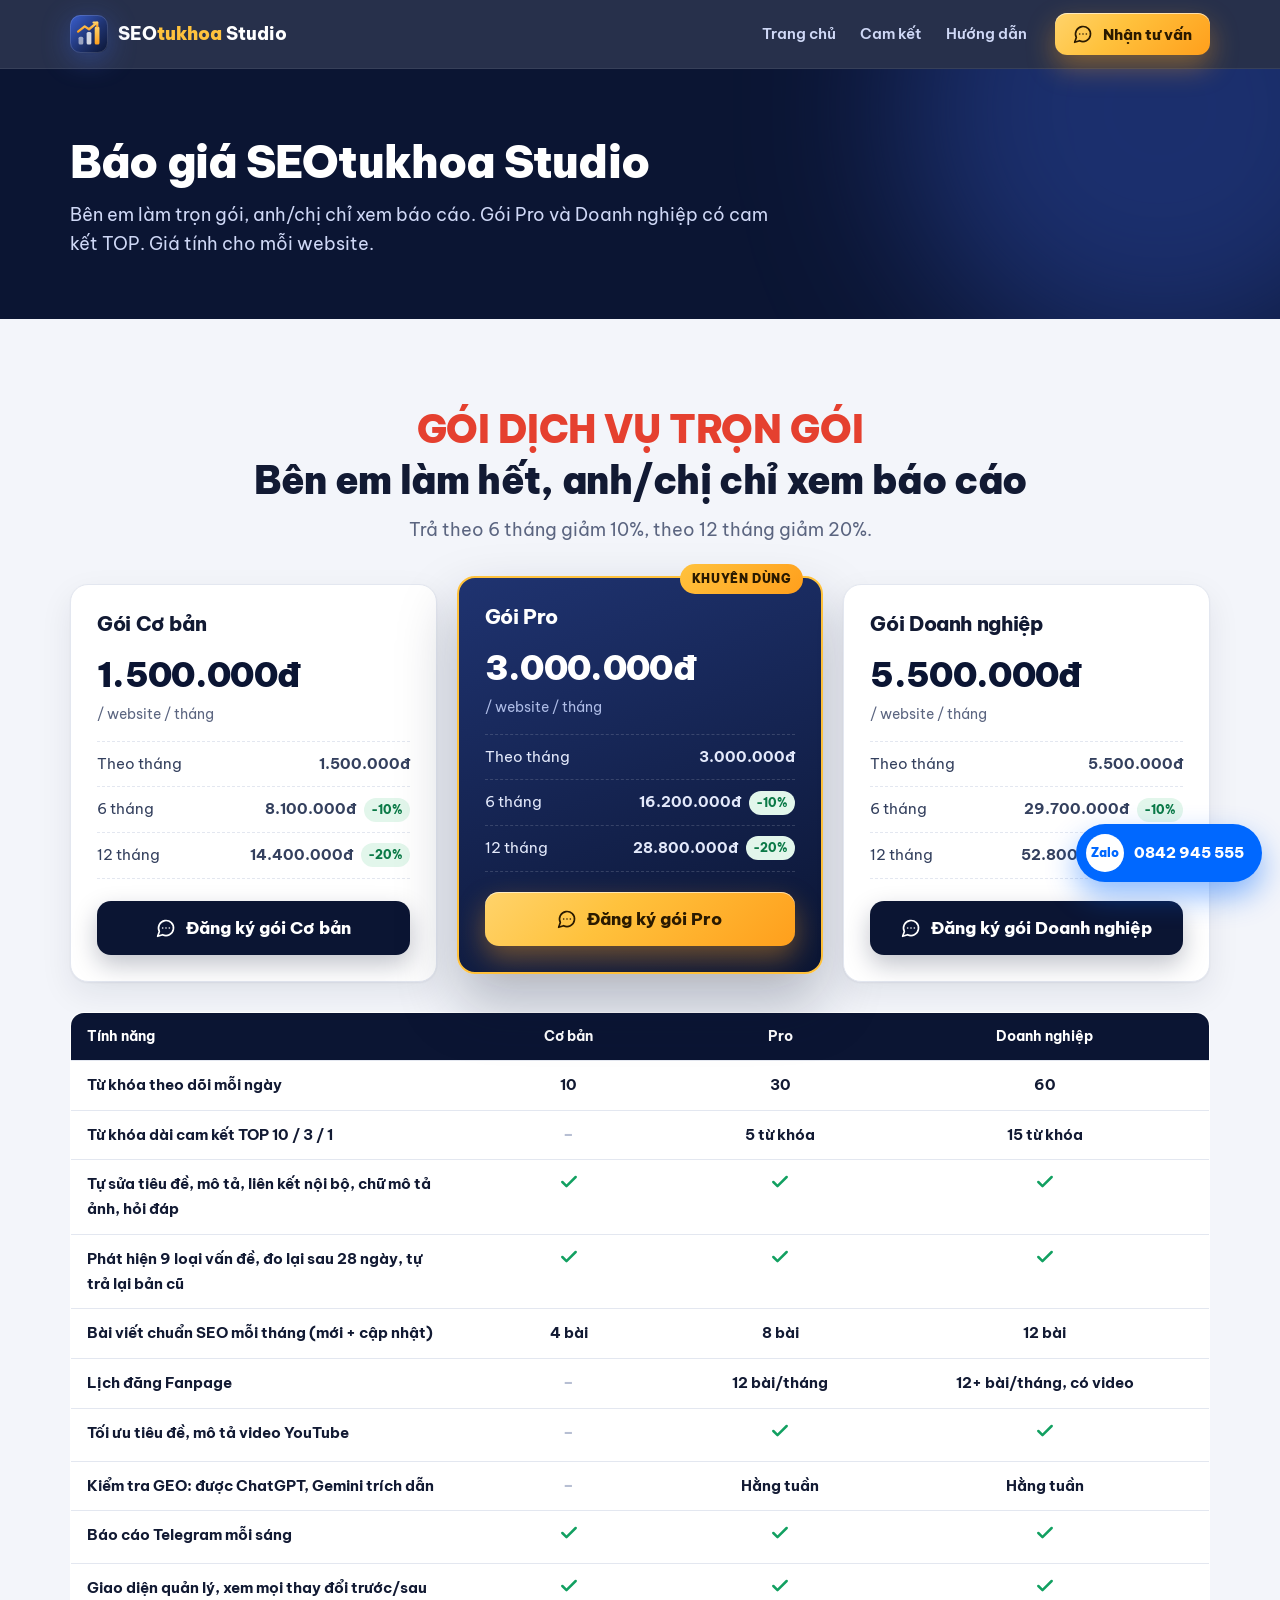
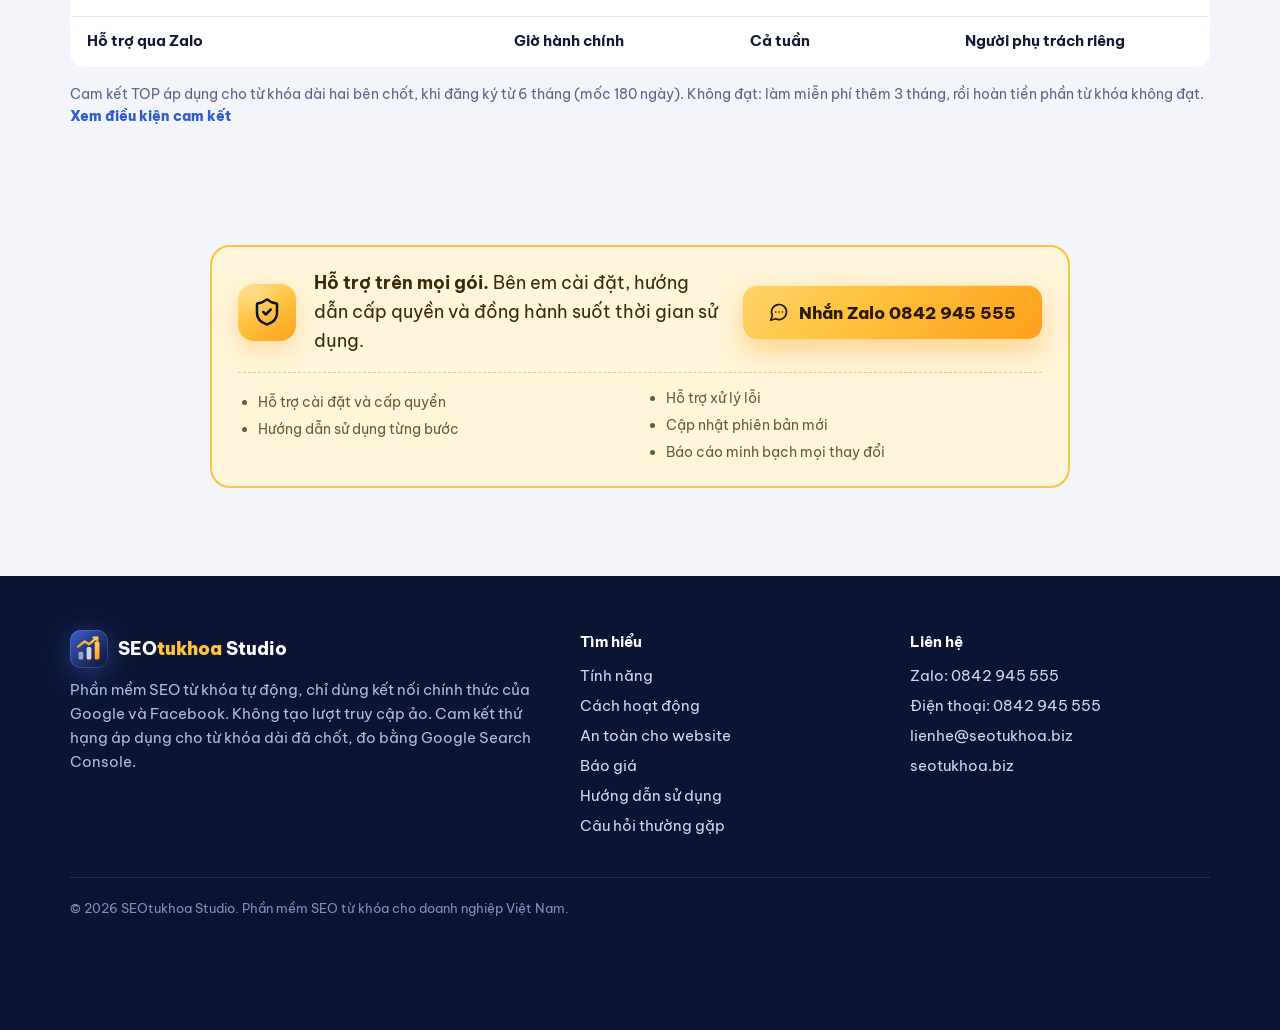
==== commit 3e453f7d: "Báo giá vào menu, chân trang, sitemap, llms.txt; cho Google lập chỉ mục; dữ liệu Service Co-Authored" ====
--- a/baogia/index.html
+++ b/baogia/index.html
@@ -3,23 +3,23 @@
 <head>
 <meta charset="utf-8">
 <meta name="viewport" content="width=device-width, initial-scale=1">
-<title>Báo giá SEOtukhoa Studio</title>
-<meta name="description" content="Báo giá gói dịch vụ SEO từ khóa trọn gói SEOtukhoa Studio.">
+<title>Báo giá SEO từ khóa trọn gói, có cam kết TOP | SEOtukhoa Studio</title>
+<meta name="description" content="Báo giá SEO từ khóa trọn gói SEOtukhoa Studio: gói Cơ bản 1,5 triệu, Pro 3 triệu, Doanh nghiệp 5,5 triệu mỗi website mỗi tháng. Cam kết từ khóa dài lên TOP. Zalo 0842 945 555.">
 <link rel="canonical" href="https://seotukhoa.biz/baogia/">
-<meta name="robots" content="noindex, nofollow">
+<meta name="robots" content="index, follow, max-image-preview:large">
 <meta name="theme-color" content="#0b1533">
 <meta property="og:type" content="website">
 <meta property="og:locale" content="vi_VN">
 <meta property="og:site_name" content="SEOtukhoa Studio">
-<meta property="og:title" content="Báo giá SEOtukhoa Studio">
-<meta property="og:description" content="Báo giá gói dịch vụ SEO từ khóa trọn gói SEOtukhoa Studio.">
+<meta property="og:title" content="Báo giá SEO từ khóa trọn gói, có cam kết TOP | SEOtukhoa Studio">
+<meta property="og:description" content="Báo giá SEO từ khóa trọn gói SEOtukhoa Studio: gói Cơ bản 1,5 triệu, Pro 3 triệu, Doanh nghiệp 5,5 triệu mỗi website mỗi tháng. Cam kết từ khóa dài lên TOP. Zalo 0842 945 555.">
 <meta property="og:url" content="https://seotukhoa.biz/baogia/">
 <meta property="og:image" content="https://seotukhoa.biz/assets/og.jpg">
 <meta property="og:image:width" content="1200">
 <meta property="og:image:height" content="630">
 <meta name="twitter:card" content="summary_large_image">
-<meta name="twitter:title" content="Báo giá SEOtukhoa Studio">
-<meta name="twitter:description" content="Báo giá gói dịch vụ SEO từ khóa trọn gói SEOtukhoa Studio.">
+<meta name="twitter:title" content="Báo giá SEO từ khóa trọn gói, có cam kết TOP | SEOtukhoa Studio">
+<meta name="twitter:description" content="Báo giá SEO từ khóa trọn gói SEOtukhoa Studio: gói Cơ bản 1,5 triệu, Pro 3 triệu, Doanh nghiệp 5,5 triệu mỗi website mỗi tháng. Cam kết từ khóa dài lên TOP. Zalo 0842 945 555.">
 <meta name="twitter:image" content="https://seotukhoa.biz/assets/og.jpg">
 <link rel="icon" href="/assets/favicon.svg" type="image/svg+xml">
 <link rel="apple-touch-icon" href="/assets/apple-touch-icon.png">
@@ -27,7 +27,9 @@
 <link rel="preconnect" href="https://fonts.gstatic.com" crossorigin>
 <link rel="stylesheet" href="https://fonts.googleapis.com/css2?family=Be+Vietnam+Pro:wght@400;500;600;700;800;900&display=swap">
 <link rel="stylesheet" href="/assets/site.css">
-
+<script type="application/ld+json">{"@context": "https://schema.org", "@type": "Organization", "name": "SEOtukhoa Studio", "url": "https://seotukhoa.biz/", "logo": "https://seotukhoa.biz/assets/apple-touch-icon.png", "email": "lienhe@seotukhoa.biz", "contactPoint": [{"@type": "ContactPoint", "telephone": "+84842945555", "contactType": "customer service", "areaServed": "VN", "availableLanguage": ["Vietnamese"]}]}</script>
+<script type="application/ld+json">{"@context": "https://schema.org", "@type": "Service", "name": "Dịch vụ SEO từ khóa trọn gói SEOtukhoa Studio", "serviceType": "SEO từ khóa", "provider": {"@type": "Organization", "name": "SEOtukhoa Studio", "url": "https://seotukhoa.biz/"}, "areaServed": "VN", "url": "https://seotukhoa.biz/baogia/", "offers": [{"@type": "Offer", "name": "Gói Cơ bản", "price": "1500000", "priceCurrency": "VND", "url": "https://seotukhoa.biz/baogia/", "priceSpecification": {"@type": "UnitPriceSpecification", "price": "1500000", "priceCurrency": "VND", "unitText": "tháng"}}, {"@type": "Offer", "name": "Gói Pro", "price": "3000000", "priceCurrency": "VND", "url": "https://seotukhoa.biz/baogia/", "priceSpecification": {"@type": "UnitPriceSpecification", "price": "3000000", "priceCurrency": "VND", "unitText": "tháng"}}, {"@type": "Offer", "name": "Gói Doanh nghiệp", "price": "5500000", "priceCurrency": "VND", "url": "https://seotukhoa.biz/baogia/", "priceSpecification": {"@type": "UnitPriceSpecification", "price": "5500000", "priceCurrency": "VND", "unitText": "tháng"}}]}</script>
+<script type="application/ld+json">{"@context": "https://schema.org", "@type": "BreadcrumbList", "itemListElement": [{"@type": "ListItem", "position": 1, "name": "Trang chủ", "item": "https://seotukhoa.biz/"}, {"@type": "ListItem", "position": 2, "name": "Báo giá", "item": "https://seotukhoa.biz/baogia/"}]}</script>
 </head>
 <body>
 <header class="topbar">
@@ -81,6 +83,7 @@
         <a href="/#tinh-nang">Tính năng</a>
         <a href="/#cach-hoat-dong">Cách hoạt động</a>
         <a href="/#an-toan">An toàn cho website</a>
+        <a href="/baogia/">Báo giá</a>
         <a href="/hdsd/">Hướng dẫn sử dụng</a>
         <a href="/#hoi-dap">Câu hỏi thường gặp</a>
       </div>
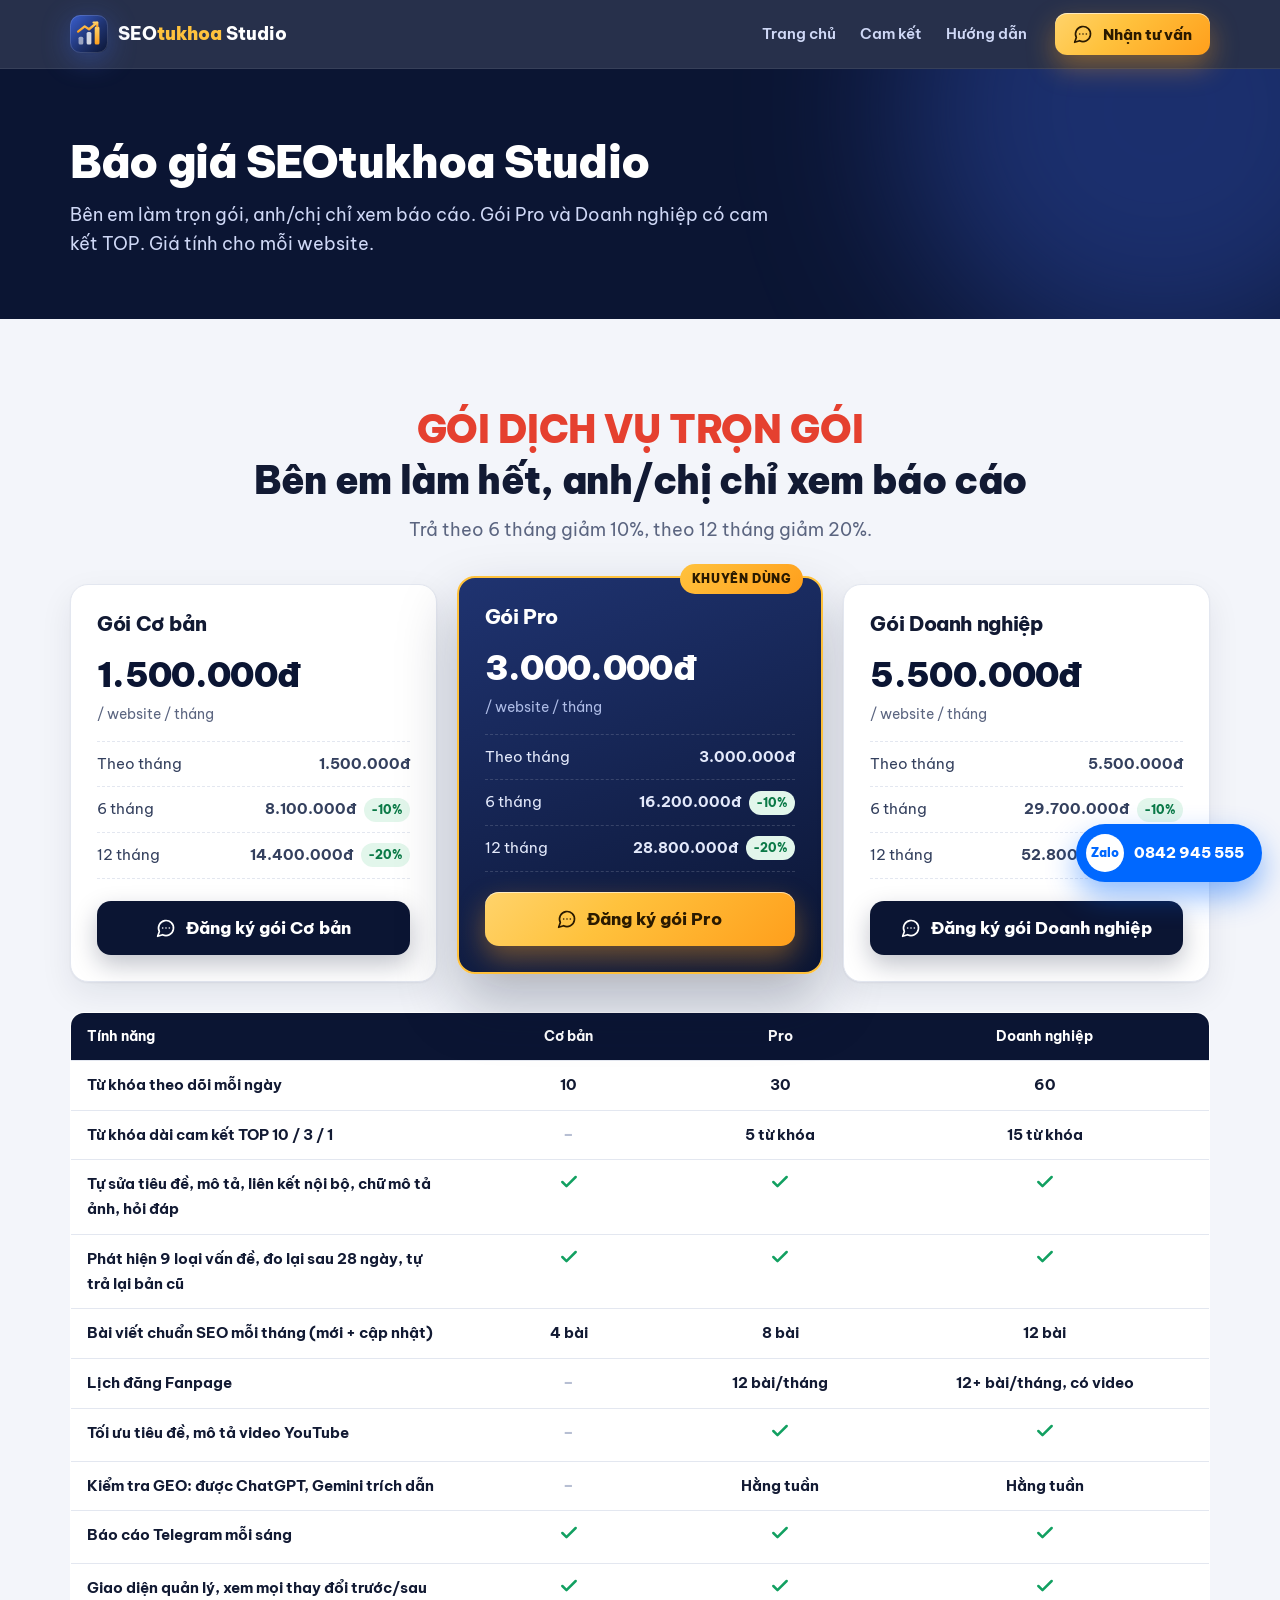
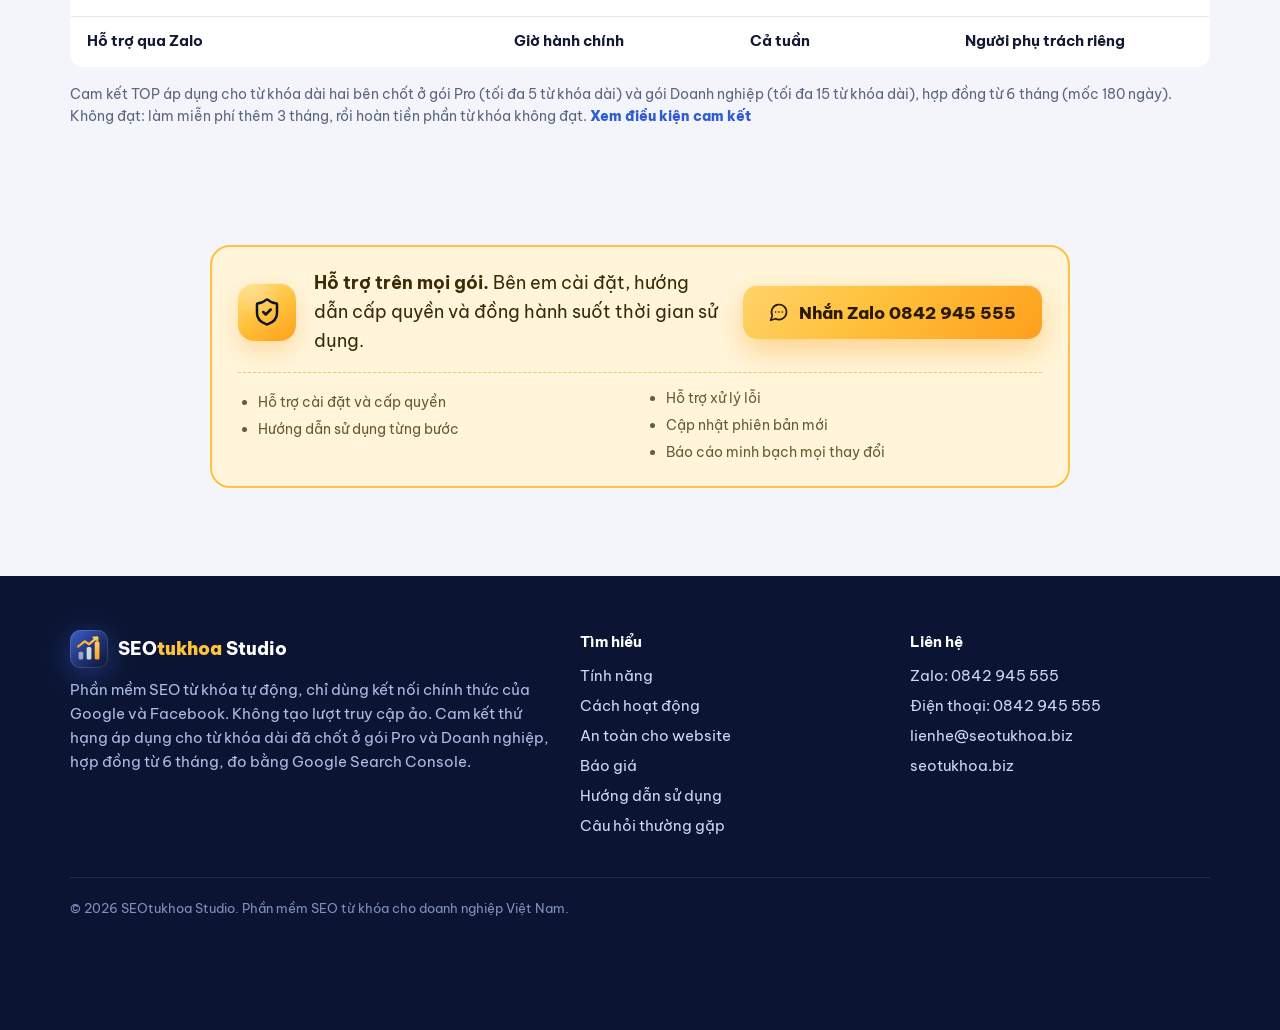
==== commit 19be1bf8: "Thống nhất điều kiện cam kết TOP với trang báo giá; nút dài xuống dòng trên điện thoại; giá khởi điể" ====
--- a/baogia/index.html
+++ b/baogia/index.html
@@ -22,6 +22,8 @@
 <meta name="twitter:description" content="Báo giá SEO từ khóa trọn gói SEOtukhoa Studio: gói Cơ bản 1,5 triệu, Pro 3 triệu, Doanh nghiệp 5,5 triệu mỗi website mỗi tháng. Cam kết từ khóa dài lên TOP. Zalo 0842 945 555.">
 <meta name="twitter:image" content="https://seotukhoa.biz/assets/og.jpg">
 <link rel="icon" href="/assets/favicon.svg" type="image/svg+xml">
+<script async src="https://www.googletagmanager.com/gtag/js?id=G-97BBEQNRQH"></script>
+<script>window.dataLayer=window.dataLayer||[];function gtag(){dataLayer.push(arguments);}gtag('js',new Date());gtag('config','G-97BBEQNRQH');</script>
 <link rel="apple-touch-icon" href="/assets/apple-touch-icon.png">
 <link rel="preconnect" href="https://fonts.googleapis.com">
 <link rel="preconnect" href="https://fonts.gstatic.com" crossorigin>
@@ -55,7 +57,7 @@
     </div>
     <div class="plans"><div class="plan reveal"><h3>Gói Cơ bản</h3><div class="pm"><b>1.500.000đ</b><small>/ website / tháng</small></div><ul class="pt"><li><span>Theo tháng</span><b>1.500.000đ</b></li><li><span>6 tháng</span><b>8.100.000đ</b><em>-10%</em></li><li><span>12 tháng</span><b>14.400.000đ</b><em>-20%</em></li></ul><a class="btn btn-navy" href="https://zalo.me/0842945555" target="_blank" rel="noopener"><svg viewBox="0 0 24 24" fill="none" stroke="currentColor" stroke-width="2" stroke-linecap="round" stroke-linejoin="round" aria-hidden="true"><path d="M7.9 20A9 9 0 1 0 4 16.1L2 22Z"/><path d="M8 12h.01"/><path d="M12 12h.01"/><path d="M16 12h.01"/></svg>Đăng ký gói Cơ bản</a></div><div class="plan reveal hl"><span class=ribbon>Khuyên dùng</span><h3>Gói Pro</h3><div class="pm"><b>3.000.000đ</b><small>/ website / tháng</small></div><ul class="pt"><li><span>Theo tháng</span><b>3.000.000đ</b></li><li><span>6 tháng</span><b>16.200.000đ</b><em>-10%</em></li><li><span>12 tháng</span><b>28.800.000đ</b><em>-20%</em></li></ul><a class="btn btn-gold" href="https://zalo.me/0842945555" target="_blank" rel="noopener"><svg viewBox="0 0 24 24" fill="none" stroke="currentColor" stroke-width="2" stroke-linecap="round" stroke-linejoin="round" aria-hidden="true"><path d="M7.9 20A9 9 0 1 0 4 16.1L2 22Z"/><path d="M8 12h.01"/><path d="M12 12h.01"/><path d="M16 12h.01"/></svg>Đăng ký gói Pro</a></div><div class="plan reveal"><h3>Gói Doanh nghiệp</h3><div class="pm"><b>5.500.000đ</b><small>/ website / tháng</small></div><ul class="pt"><li><span>Theo tháng</span><b>5.500.000đ</b></li><li><span>6 tháng</span><b>29.700.000đ</b><em>-10%</em></li><li><span>12 tháng</span><b>52.800.000đ</b><em>-20%</em></li></ul><a class="btn btn-navy" href="https://zalo.me/0842945555" target="_blank" rel="noopener"><svg viewBox="0 0 24 24" fill="none" stroke="currentColor" stroke-width="2" stroke-linecap="round" stroke-linejoin="round" aria-hidden="true"><path d="M7.9 20A9 9 0 1 0 4 16.1L2 22Z"/><path d="M8 12h.01"/><path d="M12 12h.01"/><path d="M16 12h.01"/></svg>Đăng ký gói Doanh nghiệp</a></div></div>
     <div class="table-wrap reveal" style="margin-top:30px"><table class="ptable"><thead><tr><th>Tính năng</th><th class=c>Cơ bản</th><th class=c>Pro</th><th class=c>Doanh nghiệp</th></tr></thead><tbody><tr><td>Từ khóa theo dõi mỗi ngày</td><td class=c><b>10</b></td><td class=c><b>30</b></td><td class=c><b>60</b></td></tr><tr><td>Từ khóa dài cam kết TOP 10 / 3 / 1</td><td class=c><span class="no">–</span></td><td class=c><b>5 từ khóa</b></td><td class=c><b>15 từ khóa</b></td></tr><tr><td>Tự sửa tiêu đề, mô tả, liên kết nội bộ, chữ mô tả ảnh, hỏi đáp</td><td class=c><span class="yes"><svg viewBox="0 0 24 24" fill="none" stroke="currentColor" stroke-width="2" stroke-linecap="round" stroke-linejoin="round" aria-hidden="true"><path d="M20 6 9 17l-5-5"/></svg></span></td><td class=c><span class="yes"><svg viewBox="0 0 24 24" fill="none" stroke="currentColor" stroke-width="2" stroke-linecap="round" stroke-linejoin="round" aria-hidden="true"><path d="M20 6 9 17l-5-5"/></svg></span></td><td class=c><span class="yes"><svg viewBox="0 0 24 24" fill="none" stroke="currentColor" stroke-width="2" stroke-linecap="round" stroke-linejoin="round" aria-hidden="true"><path d="M20 6 9 17l-5-5"/></svg></span></td></tr><tr><td>Phát hiện 9 loại vấn đề, đo lại sau 28 ngày, tự trả lại bản cũ</td><td class=c><span class="yes"><svg viewBox="0 0 24 24" fill="none" stroke="currentColor" stroke-width="2" stroke-linecap="round" stroke-linejoin="round" aria-hidden="true"><path d="M20 6 9 17l-5-5"/></svg></span></td><td class=c><span class="yes"><svg viewBox="0 0 24 24" fill="none" stroke="currentColor" stroke-width="2" stroke-linecap="round" stroke-linejoin="round" aria-hidden="true"><path d="M20 6 9 17l-5-5"/></svg></span></td><td class=c><span class="yes"><svg viewBox="0 0 24 24" fill="none" stroke="currentColor" stroke-width="2" stroke-linecap="round" stroke-linejoin="round" aria-hidden="true"><path d="M20 6 9 17l-5-5"/></svg></span></td></tr><tr><td>Bài viết chuẩn SEO mỗi tháng (mới + cập nhật)</td><td class=c><b>4 bài</b></td><td class=c><b>8 bài</b></td><td class=c><b>12 bài</b></td></tr><tr><td>Lịch đăng Fanpage</td><td class=c><span class="no">–</span></td><td class=c><b>12 bài/tháng</b></td><td class=c><b>12+ bài/tháng, có video</b></td></tr><tr><td>Tối ưu tiêu đề, mô tả video YouTube</td><td class=c><span class="no">–</span></td><td class=c><span class="yes"><svg viewBox="0 0 24 24" fill="none" stroke="currentColor" stroke-width="2" stroke-linecap="round" stroke-linejoin="round" aria-hidden="true"><path d="M20 6 9 17l-5-5"/></svg></span></td><td class=c><span class="yes"><svg viewBox="0 0 24 24" fill="none" stroke="currentColor" stroke-width="2" stroke-linecap="round" stroke-linejoin="round" aria-hidden="true"><path d="M20 6 9 17l-5-5"/></svg></span></td></tr><tr><td>Kiểm tra GEO: được ChatGPT, Gemini trích dẫn</td><td class=c><span class="no">–</span></td><td class=c><b>Hằng tuần</b></td><td class=c><b>Hằng tuần</b></td></tr><tr><td>Báo cáo Telegram mỗi sáng</td><td class=c><span class="yes"><svg viewBox="0 0 24 24" fill="none" stroke="currentColor" stroke-width="2" stroke-linecap="round" stroke-linejoin="round" aria-hidden="true"><path d="M20 6 9 17l-5-5"/></svg></span></td><td class=c><span class="yes"><svg viewBox="0 0 24 24" fill="none" stroke="currentColor" stroke-width="2" stroke-linecap="round" stroke-linejoin="round" aria-hidden="true"><path d="M20 6 9 17l-5-5"/></svg></span></td><td class=c><span class="yes"><svg viewBox="0 0 24 24" fill="none" stroke="currentColor" stroke-width="2" stroke-linecap="round" stroke-linejoin="round" aria-hidden="true"><path d="M20 6 9 17l-5-5"/></svg></span></td></tr><tr><td>Giao diện quản lý, xem mọi thay đổi trước/sau</td><td class=c><span class="yes"><svg viewBox="0 0 24 24" fill="none" stroke="currentColor" stroke-width="2" stroke-linecap="round" stroke-linejoin="round" aria-hidden="true"><path d="M20 6 9 17l-5-5"/></svg></span></td><td class=c><span class="yes"><svg viewBox="0 0 24 24" fill="none" stroke="currentColor" stroke-width="2" stroke-linecap="round" stroke-linejoin="round" aria-hidden="true"><path d="M20 6 9 17l-5-5"/></svg></span></td><td class=c><span class="yes"><svg viewBox="0 0 24 24" fill="none" stroke="currentColor" stroke-width="2" stroke-linecap="round" stroke-linejoin="round" aria-hidden="true"><path d="M20 6 9 17l-5-5"/></svg></span></td></tr><tr><td>Hỗ trợ qua Zalo</td><td class=c><b>Giờ hành chính</b></td><td class=c><b>Cả tuần</b></td><td class=c><b>Người phụ trách riêng</b></td></tr></tbody></table></div>
-    <p class="note">Cam kết TOP áp dụng cho từ khóa dài hai bên chốt, khi đăng ký từ 6 tháng (mốc 180 ngày). Không đạt: làm miễn phí thêm 3 tháng, rồi hoàn tiền phần từ khóa không đạt. <a class="ct" style="color:var(--blue)" href="/#cam-ket">Xem điều kiện cam kết</a></p>
+    <p class="note">Cam kết TOP áp dụng cho từ khóa dài hai bên chốt ở gói Pro (tối đa 5 từ khóa dài) và gói Doanh nghiệp (tối đa 15 từ khóa dài), hợp đồng từ 6 tháng (mốc 180 ngày). Không đạt: làm miễn phí thêm 3 tháng, rồi hoàn tiền phần từ khóa không đạt. <a class="ct" style="color:var(--blue)" href="/#cam-ket">Xem điều kiện cam kết</a></p>
   </div>
 </section>
 
@@ -76,7 +78,7 @@
     <div class="cols">
       <div>
         <a class="logo" href="/"><svg class="mark" viewBox="0 0 40 40" aria-hidden="true"><defs><linearGradient id="bgf" x1="0" y1="0" x2="1" y2="1"><stop offset="0" stop-color="#3a5fd0"/><stop offset=".55" stop-color="#1f3370"/><stop offset="1" stop-color="#0b1533"/></linearGradient><linearGradient id="auf" x1="0" y1="1" x2="0" y2="0"><stop offset="0" stop-color="#ff9f1c"/><stop offset="1" stop-color="#ffd36b"/></linearGradient></defs><rect width="40" height="40" rx="11" fill="url(#bgf)"/><rect x=".5" y=".5" width="39" height="39" rx="10.5" fill="none" stroke="#fff" stroke-opacity=".16"/><rect x="9" y="23" width="5" height="8" rx="1.6" fill="#fff" fill-opacity=".55"/><rect x="17.5" y="18" width="5" height="13" rx="1.6" fill="#fff" fill-opacity=".8"/><rect x="26" y="12" width="5" height="19" rx="1.6" fill="url(#auf)"/><path d="M8.5 17.5 15.5 12l4.5 3 8.5-7" fill="none" stroke="url(#auf)" stroke-width="2.4" stroke-linecap="round" stroke-linejoin="round"/><path d="M24.8 8h3.9v3.9" fill="none" stroke="url(#auf)" stroke-width="2.4" stroke-linecap="round" stroke-linejoin="round"/></svg><span>SEO<b>tukhoa</b> Studio</span></a>
-        <p>Phần mềm SEO từ khóa tự động, chỉ dùng kết nối chính thức của Google và Facebook. Không tạo lượt truy cập ảo. Cam kết thứ hạng áp dụng cho từ khóa dài đã chốt, đo bằng Google Search Console.</p>
+        <p>Phần mềm SEO từ khóa tự động, chỉ dùng kết nối chính thức của Google và Facebook. Không tạo lượt truy cập ảo. Cam kết thứ hạng áp dụng cho từ khóa dài đã chốt ở gói Pro và Doanh nghiệp, hợp đồng từ 6 tháng, đo bằng Google Search Console.</p>
       </div>
       <div class="links">
         <b>Tìm hiểu</b>
--- a/assets/site.css
+++ b/assets/site.css
@@ -56,7 +56,7 @@
 .menu { display: flex; gap: 24px; margin-left: auto; }
 .menu a { color: #cfd8f6; text-decoration: none; font-size: 14.5px; font-weight: 600; }
 .menu a:hover, .menu a.on { color: #fff; }
-.topbar .btn { margin-left: 4px; }
+.topbar .btn { margin-left: 4px; flex: none; }
 
 /* ---------- Đầu trang ---------- */
 .hero { position: relative; overflow: hidden; color: #fff; padding: 76px 0 92px; background: var(--navy); isolation: isolate; }
@@ -356,6 +356,8 @@
 .plan .lim { color: var(--muted); margin: 0 0 6px; font-weight: 700; }
 .plan .ticks { flex: 1; margin-bottom: 20px; }
 .plan .btn { margin-top: auto; justify-content: center; }
+/* Ba gói đứng cạnh nhau ở màn hình vừa: nút dài được xuống dòng, không bị cắt chữ. */
+.plan .btn { white-space: normal; height: auto; min-height: 54px; padding-top: 12px; padding-bottom: 12px; line-height: 1.3; text-align: center; }
 .plan.hl { background: linear-gradient(160deg, var(--navy3), var(--navy)); border: 2px solid var(--gold); transform: translateY(-8px); box-shadow: 0 30px 60px rgba(11,21,51,.28); color: #fff; }
 .plan.hl h3, .plan.hl .pm b { color: #fff; }
 .plan.hl .pm small, .plan.hl .lim { color: #aebce6; }
@@ -456,6 +458,9 @@
   footer .cols { grid-template-columns: 1fr; }
   .zalo-float { display: none; }
   .mbar { display: grid; grid-template-columns: 1fr 1fr; gap: 10px; position: fixed; left: 0; right: 0; bottom: 0; z-index: 50; padding: 10px 12px calc(10px + env(safe-area-inset-bottom)); background: rgba(255,255,255,.96); backdrop-filter: blur(10px); border-top: 1px solid var(--line); box-shadow: 0 -8px 24px rgba(11,21,51,.08); }
-  .mbar .btn { height: 48px; font-size: 15.5px; width: 100%; }
+  /* Nút dài (vd. "Nhận cam kết cho từ khóa của bạn") được xuống dòng thay vì bị cắt chữ. */
+  .btn { white-space: normal; height: auto; min-height: 54px; padding: 12px 20px; line-height: 1.3; text-align: center; max-width: 100%; }
+  .btn-sm { min-height: 42px; padding: 9px 16px; }
+  .mbar .btn { height: auto; min-height: 48px; padding: 8px 12px; font-size: 15.5px; width: 100%; }
   .shot-wrap::before { display: none; }
 }
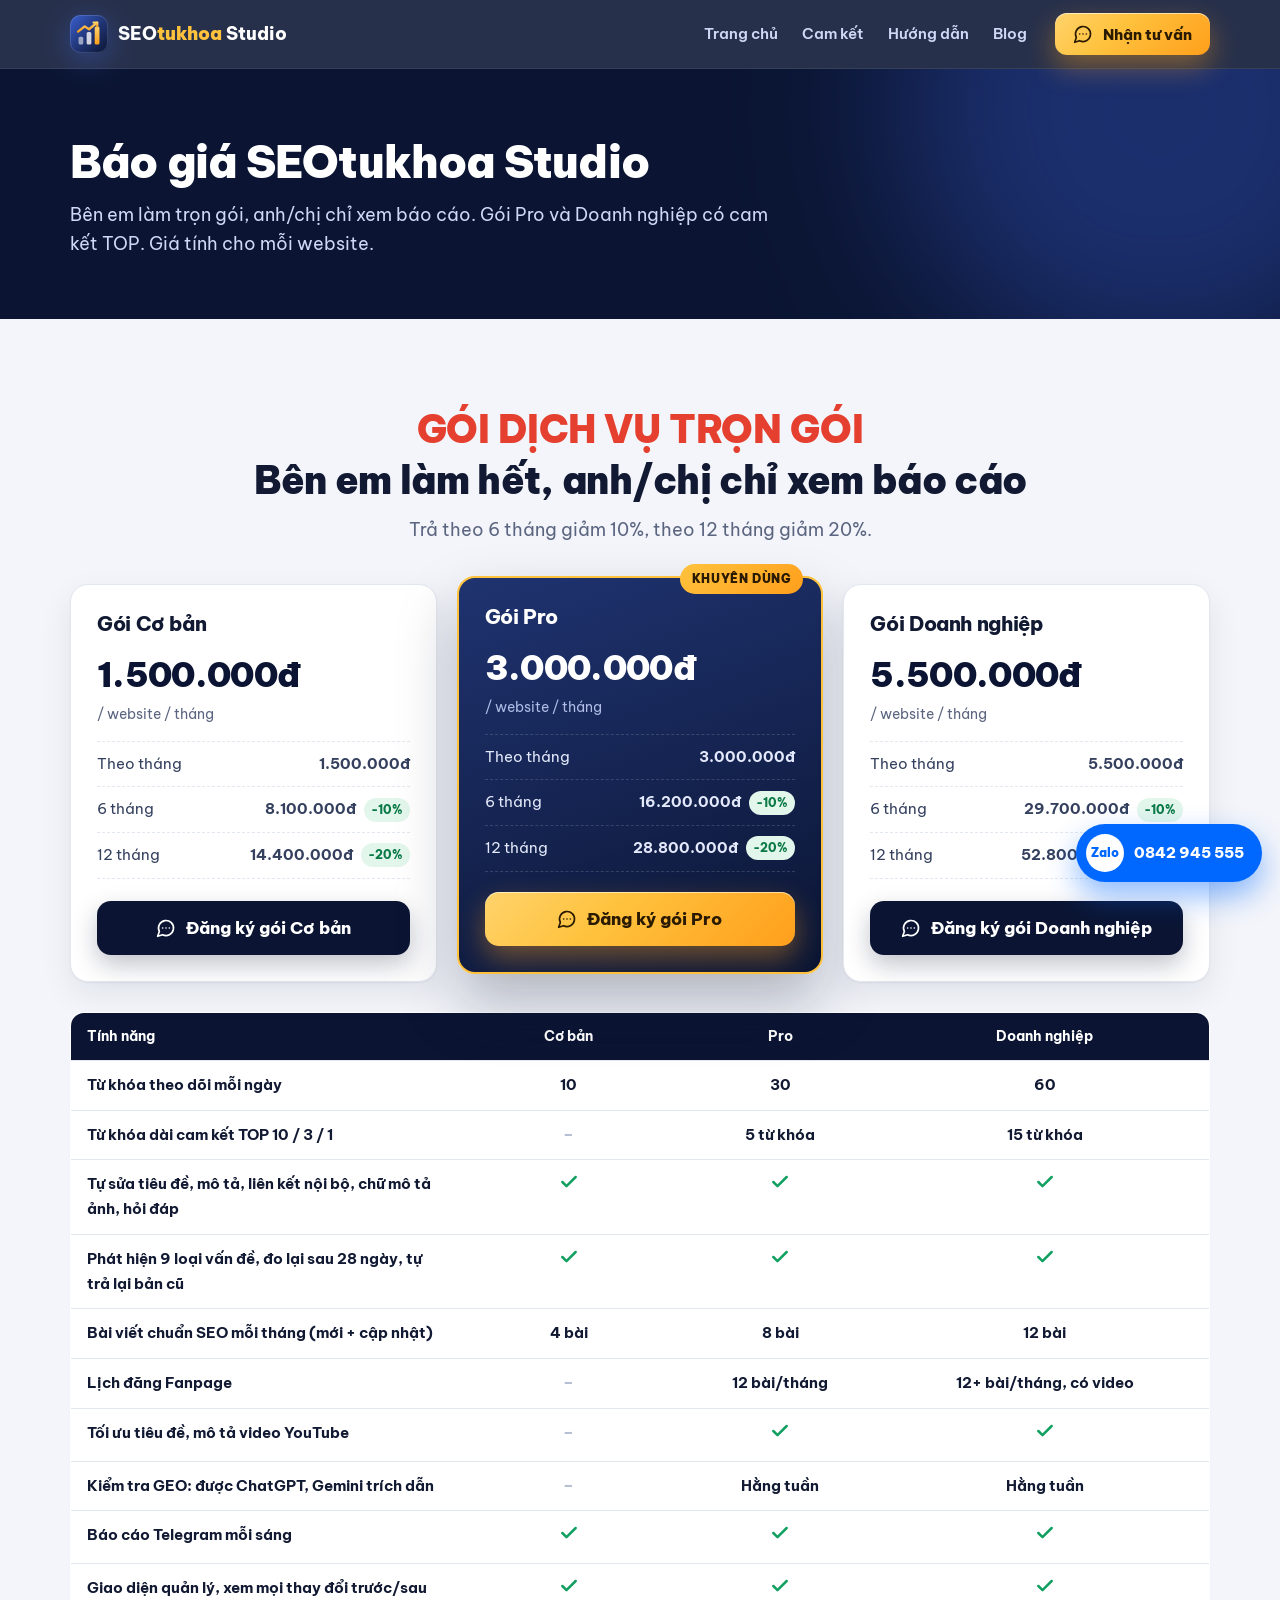
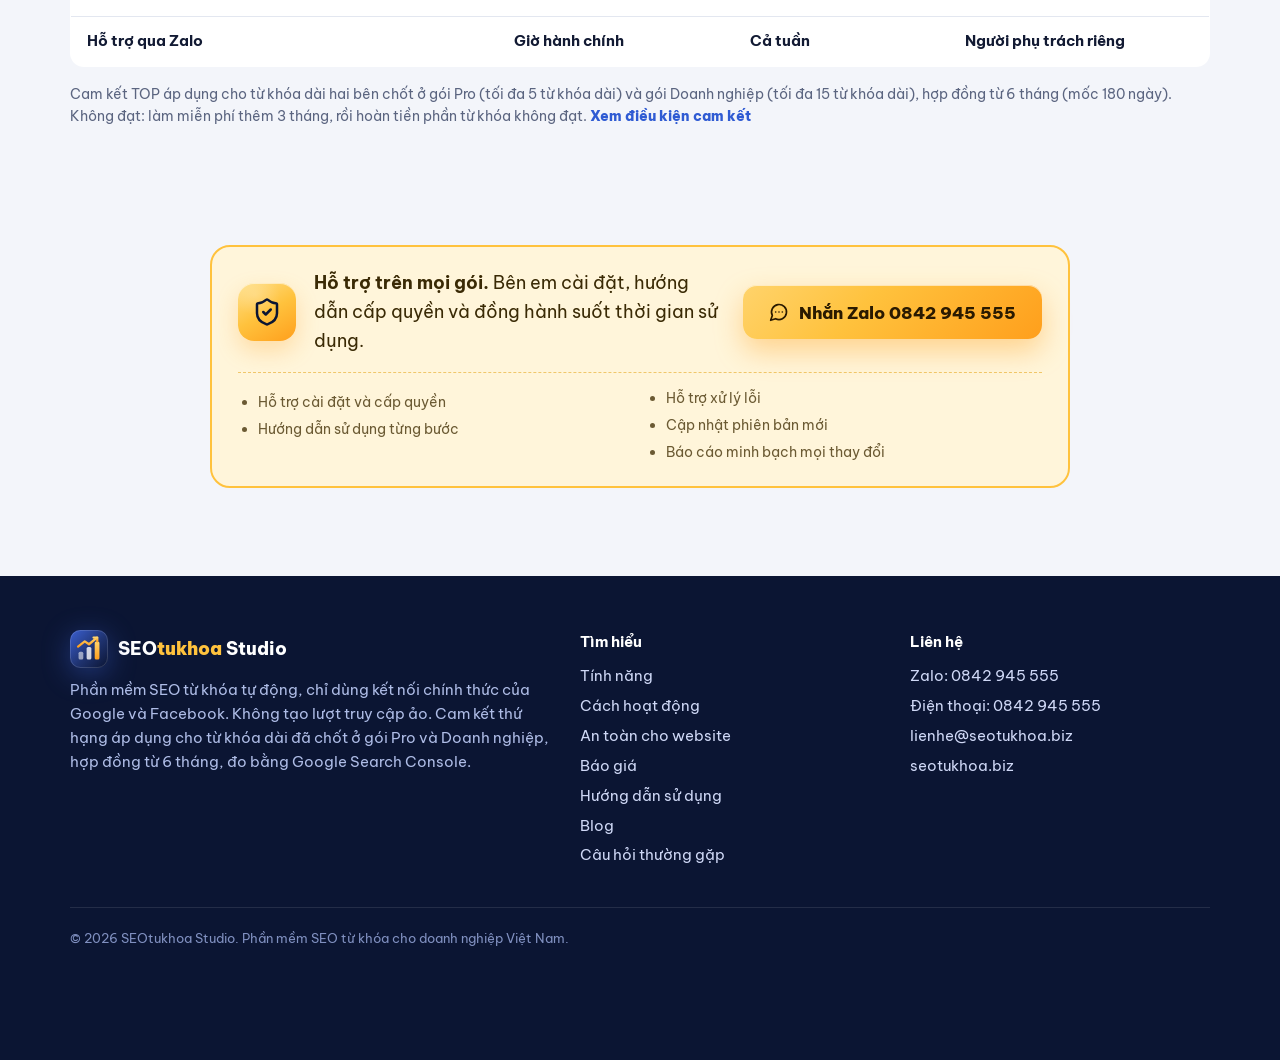
==== commit 64634326: "Thêm mục Blog (khung trang để phần mềm tự đăng bài), menu Blog, robots chặn thư mục nội bộ Co-Author" ====
--- a/baogia/index.html
+++ b/baogia/index.html
@@ -37,7 +37,7 @@
 <header class="topbar">
   <div class="wrap">
     <a class="logo" href="/" aria-label="SEOtukhoa Studio – trang chủ"><svg class="mark" viewBox="0 0 40 40" aria-hidden="true"><defs><linearGradient id="bgt" x1="0" y1="0" x2="1" y2="1"><stop offset="0" stop-color="#3a5fd0"/><stop offset=".55" stop-color="#1f3370"/><stop offset="1" stop-color="#0b1533"/></linearGradient><linearGradient id="aut" x1="0" y1="1" x2="0" y2="0"><stop offset="0" stop-color="#ff9f1c"/><stop offset="1" stop-color="#ffd36b"/></linearGradient></defs><rect width="40" height="40" rx="11" fill="url(#bgt)"/><rect x=".5" y=".5" width="39" height="39" rx="10.5" fill="none" stroke="#fff" stroke-opacity=".16"/><rect x="9" y="23" width="5" height="8" rx="1.6" fill="#fff" fill-opacity=".55"/><rect x="17.5" y="18" width="5" height="13" rx="1.6" fill="#fff" fill-opacity=".8"/><rect x="26" y="12" width="5" height="19" rx="1.6" fill="url(#aut)"/><path d="M8.5 17.5 15.5 12l4.5 3 8.5-7" fill="none" stroke="url(#aut)" stroke-width="2.4" stroke-linecap="round" stroke-linejoin="round"/><path d="M24.8 8h3.9v3.9" fill="none" stroke="url(#aut)" stroke-width="2.4" stroke-linecap="round" stroke-linejoin="round"/></svg><span>SEO<b>tukhoa</b> Studio</span></a>
-    <nav class="menu" aria-label="Các mục"><a href="/">Trang chủ</a><a href="/#cam-ket">Cam kết</a><a href="/hdsd/">Hướng dẫn</a></nav>
+    <nav class="menu" aria-label="Các mục"><a href="/">Trang chủ</a><a href="/#cam-ket">Cam kết</a><a href="/hdsd/">Hướng dẫn</a><a href="/blog/">Blog</a></nav>
     <a class="btn btn-gold btn-sm" href="https://zalo.me/0842945555" target="_blank" rel="noopener"><svg viewBox="0 0 24 24" fill="none" stroke="currentColor" stroke-width="2" stroke-linecap="round" stroke-linejoin="round" aria-hidden="true"><path d="M7.9 20A9 9 0 1 0 4 16.1L2 22Z"/><path d="M8 12h.01"/><path d="M12 12h.01"/><path d="M16 12h.01"/></svg>Nhận tư vấn</a>
   </div>
 </header>
@@ -87,6 +87,7 @@
         <a href="/#an-toan">An toàn cho website</a>
         <a href="/baogia/">Báo giá</a>
         <a href="/hdsd/">Hướng dẫn sử dụng</a>
+        <a href="/blog/">Blog</a>
         <a href="/#hoi-dap">Câu hỏi thường gặp</a>
       </div>
       <div class="links">
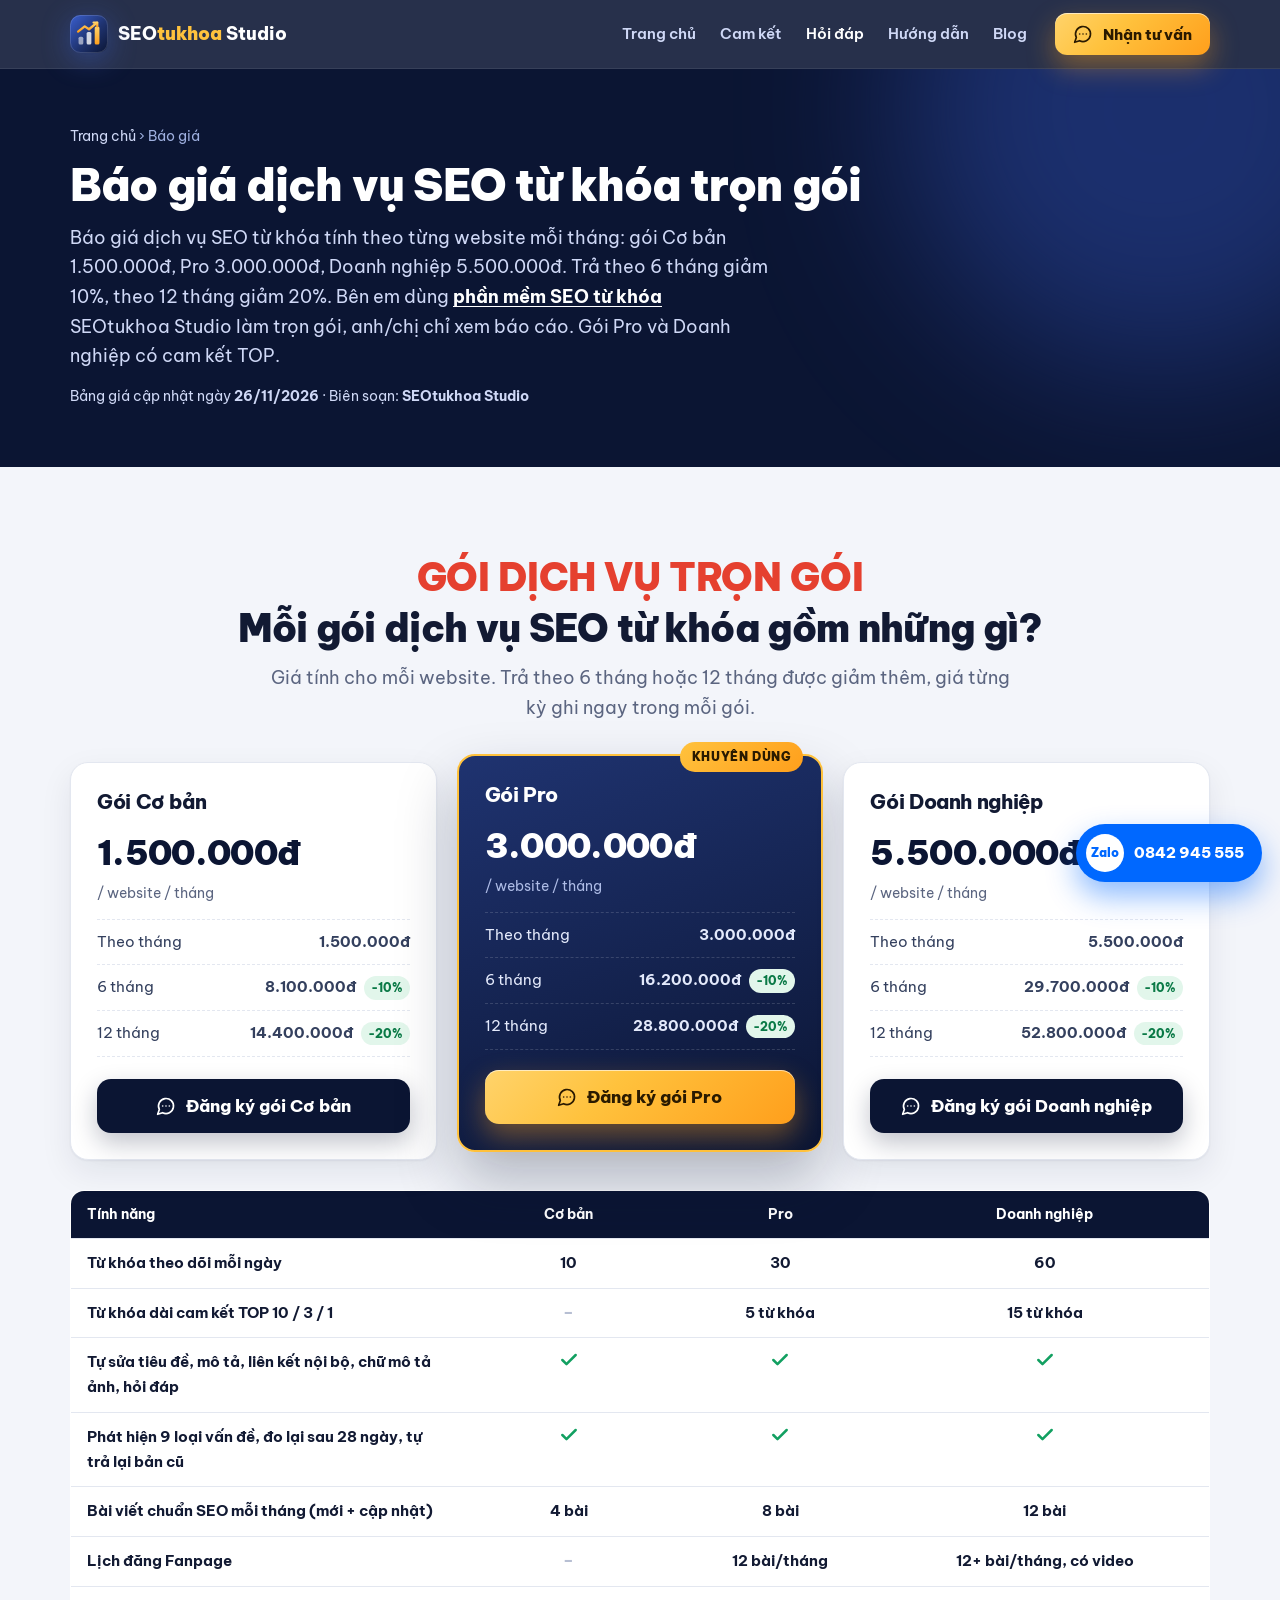
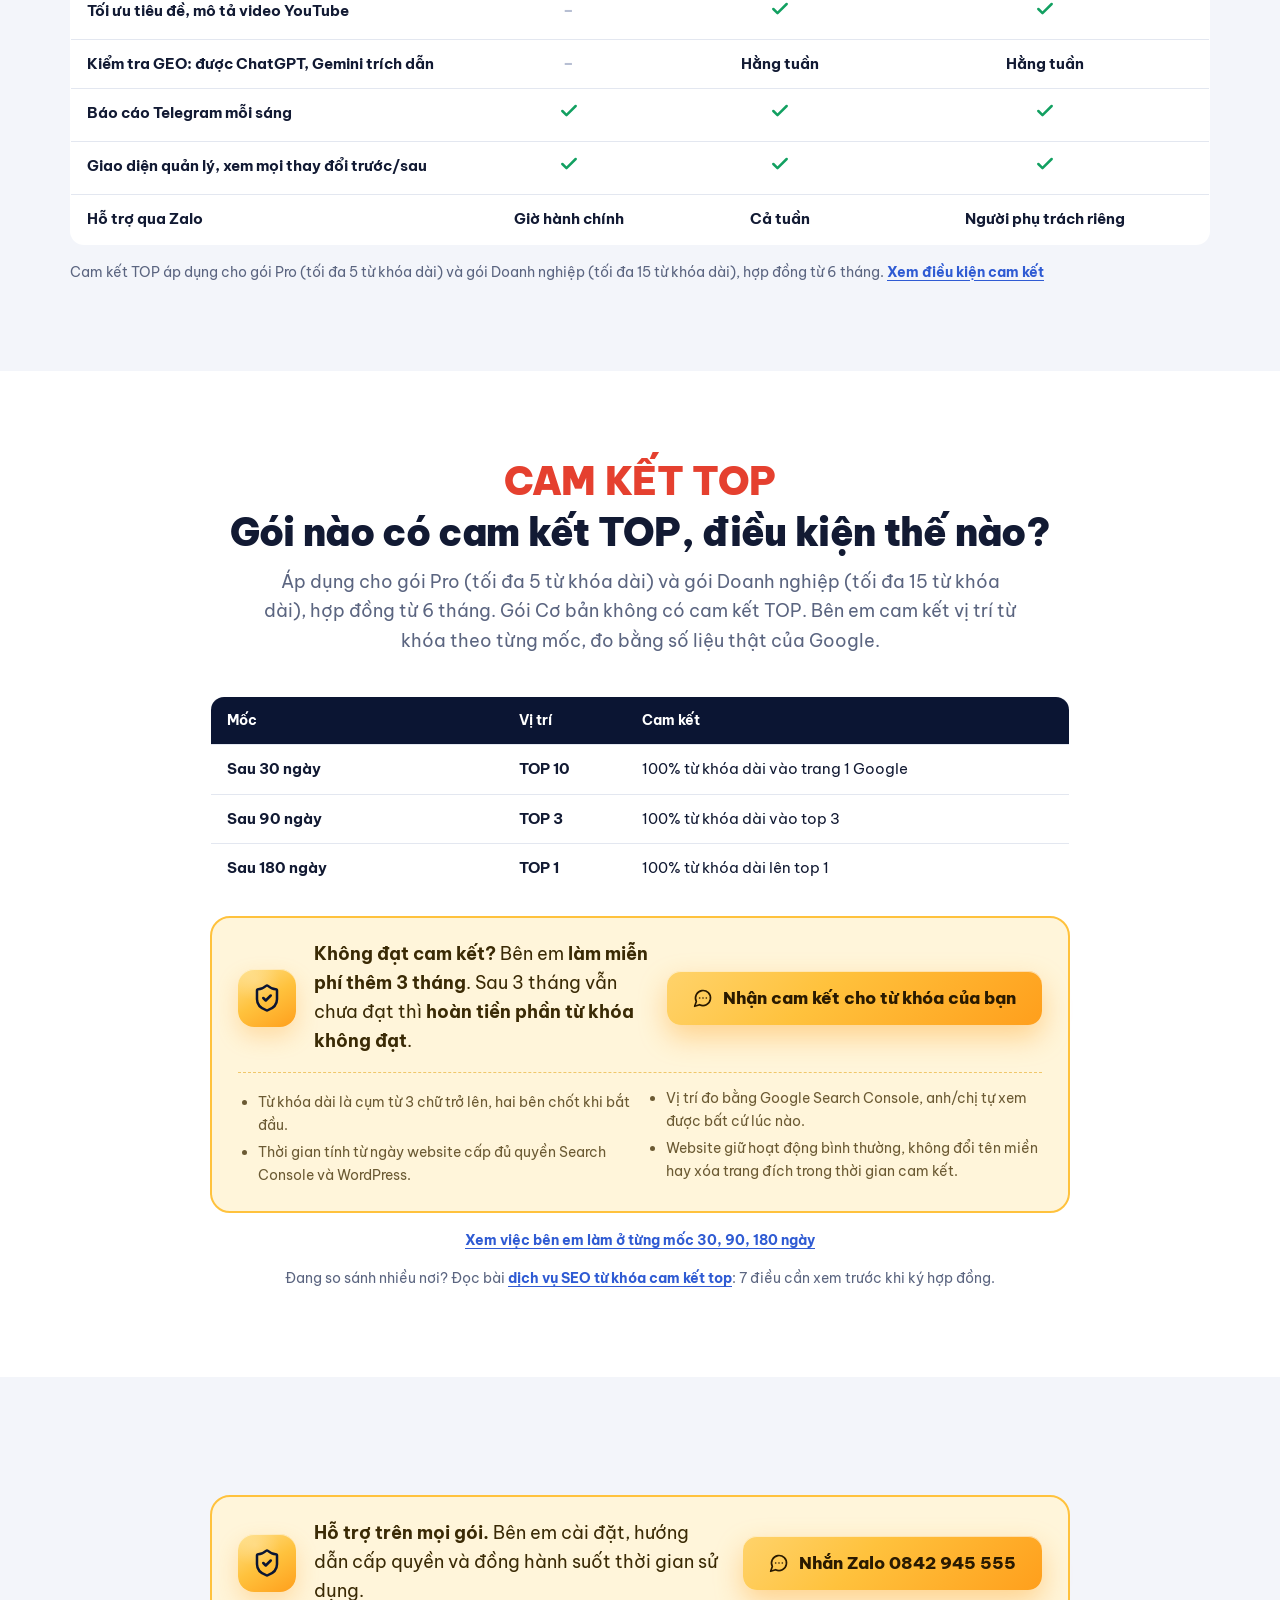
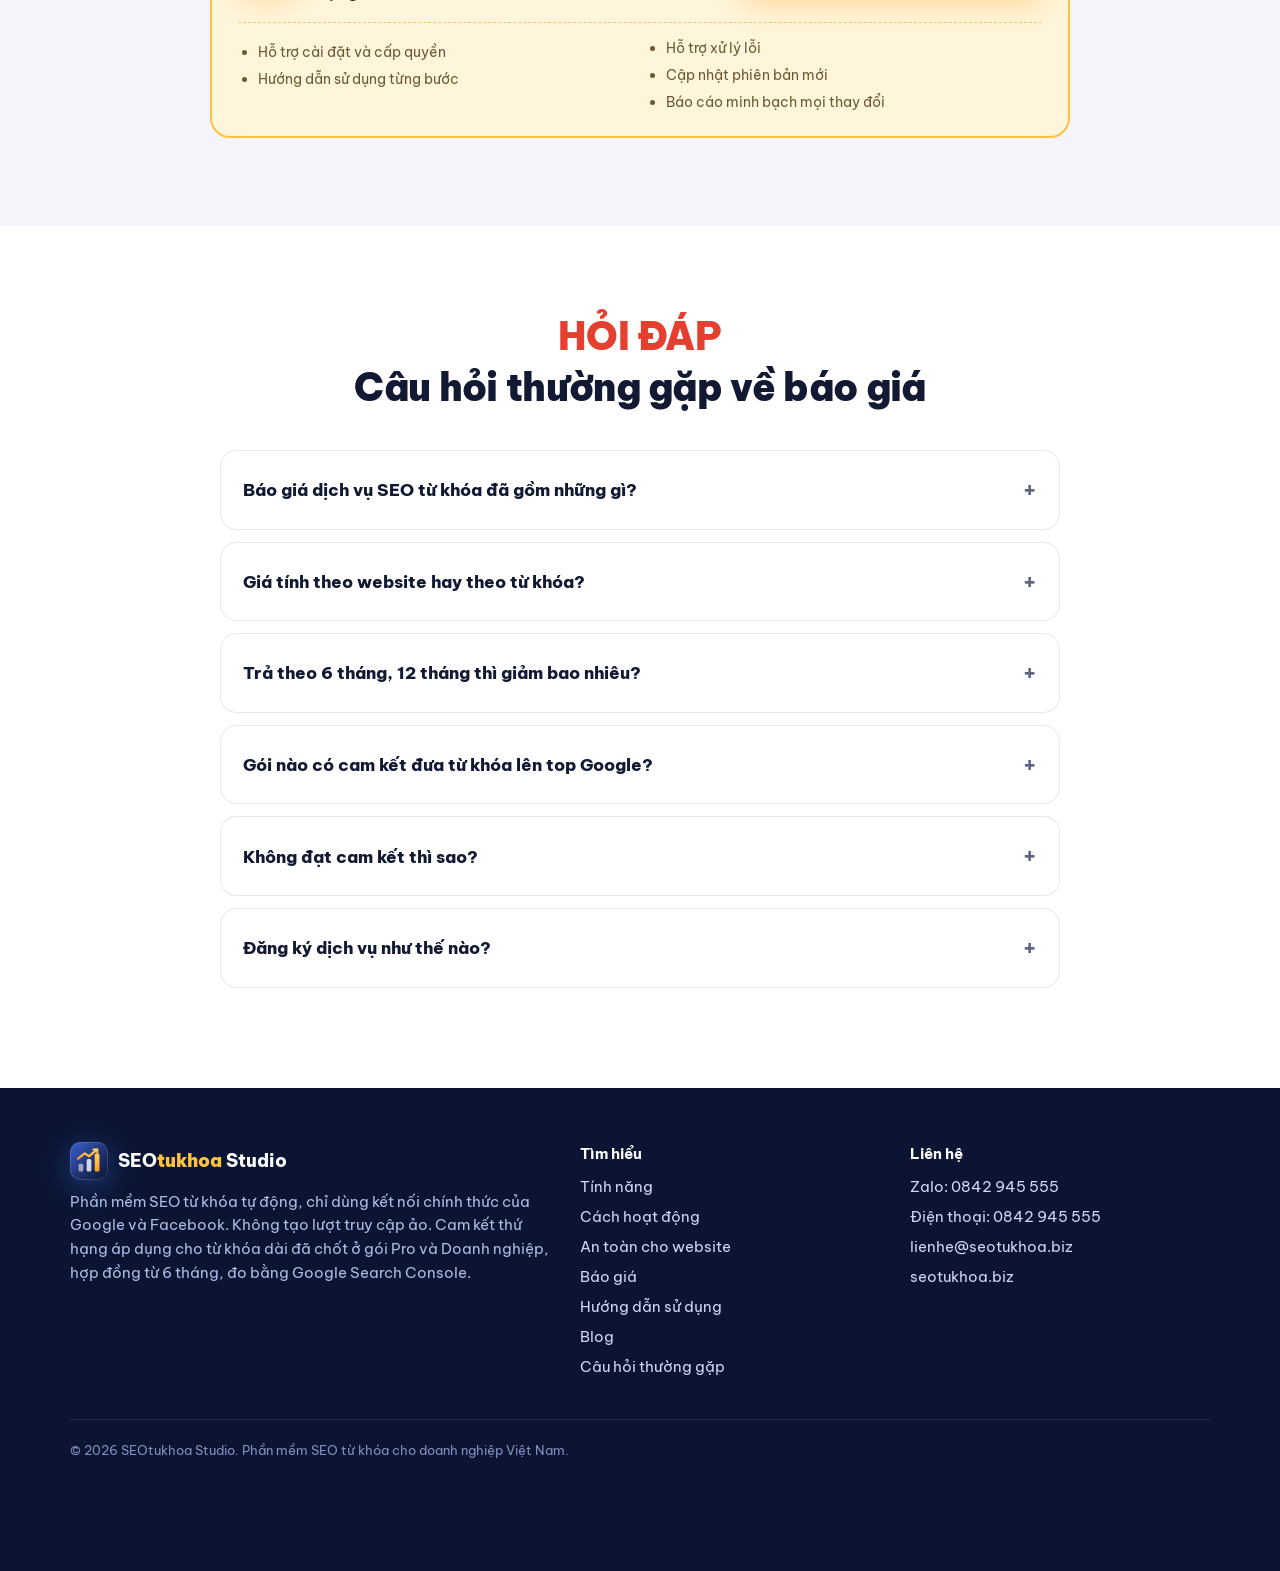
==== commit 9340bee3: "Trang chủ, báo giá, hướng dẫn: tóm tắt phần mềm SEO từ khóa, hỏi đáp báo giá, tác giả và ngày cập nh" ====
--- a/baogia/index.html
+++ b/baogia/index.html
@@ -3,23 +3,24 @@
 <head>
 <meta charset="utf-8">
 <meta name="viewport" content="width=device-width, initial-scale=1">
-<title>Báo giá SEO từ khóa trọn gói, có cam kết TOP | SEOtukhoa Studio</title>
-<meta name="description" content="Báo giá SEO từ khóa trọn gói SEOtukhoa Studio: gói Cơ bản 1,5 triệu, Pro 3 triệu, Doanh nghiệp 5,5 triệu mỗi website mỗi tháng. Cam kết từ khóa dài lên TOP. Zalo 0842 945 555.">
+<title>Báo giá dịch vụ SEO từ khóa trọn gói | SEOtukhoa Studio</title>
+<meta name="description" content="Báo giá dịch vụ SEO từ khóa: Cơ bản 1,5 triệu, Pro 3 triệu, Doanh nghiệp 5,5 triệu mỗi website/tháng. Gói Pro, Doanh nghiệp cam kết từ khóa dài lên TOP.">
+<meta name="author" content="SEOtukhoa Studio">
 <link rel="canonical" href="https://seotukhoa.biz/baogia/">
 <meta name="robots" content="index, follow, max-image-preview:large">
 <meta name="theme-color" content="#0b1533">
 <meta property="og:type" content="website">
 <meta property="og:locale" content="vi_VN">
 <meta property="og:site_name" content="SEOtukhoa Studio">
-<meta property="og:title" content="Báo giá SEO từ khóa trọn gói, có cam kết TOP | SEOtukhoa Studio">
-<meta property="og:description" content="Báo giá SEO từ khóa trọn gói SEOtukhoa Studio: gói Cơ bản 1,5 triệu, Pro 3 triệu, Doanh nghiệp 5,5 triệu mỗi website mỗi tháng. Cam kết từ khóa dài lên TOP. Zalo 0842 945 555.">
+<meta property="og:title" content="Báo giá dịch vụ SEO từ khóa trọn gói | SEOtukhoa Studio">
+<meta property="og:description" content="Báo giá dịch vụ SEO từ khóa: Cơ bản 1,5 triệu, Pro 3 triệu, Doanh nghiệp 5,5 triệu mỗi website/tháng. Gói Pro, Doanh nghiệp cam kết từ khóa dài lên TOP.">
 <meta property="og:url" content="https://seotukhoa.biz/baogia/">
 <meta property="og:image" content="https://seotukhoa.biz/assets/og.jpg">
 <meta property="og:image:width" content="1200">
 <meta property="og:image:height" content="630">
 <meta name="twitter:card" content="summary_large_image">
-<meta name="twitter:title" content="Báo giá SEO từ khóa trọn gói, có cam kết TOP | SEOtukhoa Studio">
-<meta name="twitter:description" content="Báo giá SEO từ khóa trọn gói SEOtukhoa Studio: gói Cơ bản 1,5 triệu, Pro 3 triệu, Doanh nghiệp 5,5 triệu mỗi website mỗi tháng. Cam kết từ khóa dài lên TOP. Zalo 0842 945 555.">
+<meta name="twitter:title" content="Báo giá dịch vụ SEO từ khóa trọn gói | SEOtukhoa Studio">
+<meta name="twitter:description" content="Báo giá dịch vụ SEO từ khóa: Cơ bản 1,5 triệu, Pro 3 triệu, Doanh nghiệp 5,5 triệu mỗi website/tháng. Gói Pro, Doanh nghiệp cam kết từ khóa dài lên TOP.">
 <meta name="twitter:image" content="https://seotukhoa.biz/assets/og.jpg">
 <link rel="icon" href="/assets/favicon.svg" type="image/svg+xml">
 <script async src="https://www.googletagmanager.com/gtag/js?id=G-97BBEQNRQH"></script>
@@ -32,36 +33,60 @@
 <script type="application/ld+json">{"@context": "https://schema.org", "@type": "Organization", "name": "SEOtukhoa Studio", "url": "https://seotukhoa.biz/", "logo": "https://seotukhoa.biz/assets/apple-touch-icon.png", "email": "lienhe@seotukhoa.biz", "contactPoint": [{"@type": "ContactPoint", "telephone": "+84842945555", "contactType": "customer service", "areaServed": "VN", "availableLanguage": ["Vietnamese"]}]}</script>
 <script type="application/ld+json">{"@context": "https://schema.org", "@type": "Service", "name": "Dịch vụ SEO từ khóa trọn gói SEOtukhoa Studio", "serviceType": "SEO từ khóa", "provider": {"@type": "Organization", "name": "SEOtukhoa Studio", "url": "https://seotukhoa.biz/"}, "areaServed": "VN", "url": "https://seotukhoa.biz/baogia/", "offers": [{"@type": "Offer", "name": "Gói Cơ bản", "price": "1500000", "priceCurrency": "VND", "url": "https://seotukhoa.biz/baogia/", "priceSpecification": {"@type": "UnitPriceSpecification", "price": "1500000", "priceCurrency": "VND", "unitText": "tháng"}}, {"@type": "Offer", "name": "Gói Pro", "price": "3000000", "priceCurrency": "VND", "url": "https://seotukhoa.biz/baogia/", "priceSpecification": {"@type": "UnitPriceSpecification", "price": "3000000", "priceCurrency": "VND", "unitText": "tháng"}}, {"@type": "Offer", "name": "Gói Doanh nghiệp", "price": "5500000", "priceCurrency": "VND", "url": "https://seotukhoa.biz/baogia/", "priceSpecification": {"@type": "UnitPriceSpecification", "price": "5500000", "priceCurrency": "VND", "unitText": "tháng"}}]}</script>
 <script type="application/ld+json">{"@context": "https://schema.org", "@type": "BreadcrumbList", "itemListElement": [{"@type": "ListItem", "position": 1, "name": "Trang chủ", "item": "https://seotukhoa.biz/"}, {"@type": "ListItem", "position": 2, "name": "Báo giá", "item": "https://seotukhoa.biz/baogia/"}]}</script>
+<script type="application/ld+json">{"@context": "https://schema.org", "@type": "FAQPage", "mainEntity": [{"@type": "Question", "name": "Báo giá dịch vụ SEO từ khóa đã gồm những gì?", "acceptedAnswer": {"@type": "Answer", "text": "Gồm trọn gói các việc trong bảng trên: theo dõi từ khóa mỗi ngày (10, 30 hoặc 60 từ khóa tùy gói), tự sửa tiêu đề, mô tả, liên kết nội bộ, chữ mô tả ảnh, hỏi đáp, bài viết chuẩn SEO mỗi tháng (4, 8 hoặc 12 bài tùy gói), báo cáo Telegram mỗi sáng và giao diện quản lý. Gói Pro và Doanh nghiệp có thêm lịch đăng Fanpage, tối ưu tiêu đề, mô tả video YouTube và kiểm tra GEO hằng tuần."}}, {"@type": "Question", "name": "Giá tính theo website hay theo từ khóa?", "acceptedAnswer": {"@type": "Answer", "text": "Theo website. Mỗi website chọn một gói, giá tính theo tháng: gói Cơ bản 1.500.000đ, gói Pro 3.000.000đ, gói Doanh nghiệp 5.500.000đ. Số từ khóa được theo dõi mỗi ngày tùy gói: Cơ bản 10, Pro 30, Doanh nghiệp 60."}}, {"@type": "Question", "name": "Trả theo 6 tháng, 12 tháng thì giảm bao nhiêu?", "acceptedAnswer": {"@type": "Answer", "text": "Trả theo 6 tháng giảm 10%, theo 12 tháng giảm 20%. Ví dụ gói Pro 3.000.000đ mỗi tháng: trả 6 tháng là 16.200.000đ, trả 12 tháng là 28.800.000đ."}}, {"@type": "Question", "name": "Gói nào có cam kết đưa từ khóa lên top Google?", "acceptedAnswer": {"@type": "Answer", "text": "Gói Pro (tối đa 5 từ khóa dài) và gói Doanh nghiệp (tối đa 15 từ khóa dài), hợp đồng từ 6 tháng. Gói Cơ bản không có cam kết TOP. Từ khóa dài là cụm từ 3 chữ trở lên, hai bên chốt khi bắt đầu."}}, {"@type": "Question", "name": "Không đạt cam kết thì sao?", "acceptedAnswer": {"@type": "Answer", "text": "Bên em làm miễn phí thêm 3 tháng. Sau 3 tháng vẫn chưa đạt thì hoàn tiền phần từ khóa không đạt. Vị trí đo bằng Google Search Console, anh/chị tự xem được bất cứ lúc nào."}}, {"@type": "Question", "name": "Đăng ký dịch vụ như thế nào?", "acceptedAnswer": {"@type": "Answer", "text": "Nhắn Zalo 0842 945 555 tên miền, link Fanpage và từ khóa muốn lên top. Bên em cài đặt, gửi hướng dẫn cấp quyền và cho phần mềm chạy thử: 14 ngày đầu phần mềm chỉ ghi lại việc sẽ làm, chưa sửa gì trên website."}}]}</script>
 </head>
 <body>
 <header class="topbar">
   <div class="wrap">
     <a class="logo" href="/" aria-label="SEOtukhoa Studio – trang chủ"><svg class="mark" viewBox="0 0 40 40" aria-hidden="true"><defs><linearGradient id="bgt" x1="0" y1="0" x2="1" y2="1"><stop offset="0" stop-color="#3a5fd0"/><stop offset=".55" stop-color="#1f3370"/><stop offset="1" stop-color="#0b1533"/></linearGradient><linearGradient id="aut" x1="0" y1="1" x2="0" y2="0"><stop offset="0" stop-color="#ff9f1c"/><stop offset="1" stop-color="#ffd36b"/></linearGradient></defs><rect width="40" height="40" rx="11" fill="url(#bgt)"/><rect x=".5" y=".5" width="39" height="39" rx="10.5" fill="none" stroke="#fff" stroke-opacity=".16"/><rect x="9" y="23" width="5" height="8" rx="1.6" fill="#fff" fill-opacity=".55"/><rect x="17.5" y="18" width="5" height="13" rx="1.6" fill="#fff" fill-opacity=".8"/><rect x="26" y="12" width="5" height="19" rx="1.6" fill="url(#aut)"/><path d="M8.5 17.5 15.5 12l4.5 3 8.5-7" fill="none" stroke="url(#aut)" stroke-width="2.4" stroke-linecap="round" stroke-linejoin="round"/><path d="M24.8 8h3.9v3.9" fill="none" stroke="url(#aut)" stroke-width="2.4" stroke-linecap="round" stroke-linejoin="round"/></svg><span>SEO<b>tukhoa</b> Studio</span></a>
-    <nav class="menu" aria-label="Các mục"><a href="/">Trang chủ</a><a href="/#cam-ket">Cam kết</a><a href="/hdsd/">Hướng dẫn</a><a href="/blog/">Blog</a></nav>
+    <nav class="menu" aria-label="Các mục"><a href="/">Trang chủ</a><a href="#cam-ket-top">Cam kết</a><a href="#hoi-dap">Hỏi đáp</a><a href="/hdsd/">Hướng dẫn</a><a href="/blog/">Blog</a></nav>
     <a class="btn btn-gold btn-sm" href="https://zalo.me/0842945555" target="_blank" rel="noopener"><svg viewBox="0 0 24 24" fill="none" stroke="currentColor" stroke-width="2" stroke-linecap="round" stroke-linejoin="round" aria-hidden="true"><path d="M7.9 20A9 9 0 1 0 4 16.1L2 22Z"/><path d="M8 12h.01"/><path d="M12 12h.01"/><path d="M16 12h.01"/></svg>Nhận tư vấn</a>
   </div>
 </header>
 
 <main>
 <div class="page-hero"><div class="wrap">
-  <h1>Báo giá <span class="nw">SEOtukhoa Studio</span></h1>
-  <p>Bên em làm trọn gói, anh/chị chỉ xem báo cáo. Gói Pro và Doanh nghiệp có cam kết TOP. Giá tính cho mỗi website.</p>
+  <div class="crumbs"><a href="/">Trang chủ</a> › Báo giá</div>
+  <h1>Báo giá dịch vụ SEO từ khóa trọn gói</h1>
+  <p>Báo giá dịch vụ SEO từ khóa tính theo từng website mỗi tháng: gói Cơ bản 1.500.000đ, Pro 3.000.000đ, Doanh nghiệp 5.500.000đ. Trả theo 6 tháng giảm 10%, theo 12 tháng giảm 20%. Bên em dùng <a href="/">phần mềm SEO từ khóa</a> <span class="nw">SEOtukhoa Studio</span> làm trọn gói, anh/chị chỉ xem báo cáo. Gói Pro và Doanh nghiệp có cam kết TOP.</p>
+  <div class="updated">Bảng giá cập nhật ngày <time datetime="2026-11-26">26/11/2026</time> · Biên soạn: <span class="author"><span class="nw">SEOtukhoa Studio</span></span></div>
 </div></div>
 
 <section>
   <div class="wrap">
     <div class="head center reveal">
       <div class="eyebrow">Gói dịch vụ trọn gói</div>
-      <h2>Bên em làm hết, anh/chị chỉ xem báo cáo</h2>
-      <p class="lead" style="margin-left:auto;margin-right:auto">Trả theo 6 tháng giảm 10%, theo 12 tháng giảm 20%.</p>
+      <h2>Mỗi gói dịch vụ SEO từ khóa gồm những gì?</h2>
+      <p class="lead" style="margin-left:auto;margin-right:auto">Giá tính cho mỗi website. Trả theo 6 tháng hoặc 12 tháng được giảm thêm, giá từng kỳ ghi ngay trong mỗi gói.</p>
     </div>
     <div class="plans"><div class="plan reveal"><h3>Gói Cơ bản</h3><div class="pm"><b>1.500.000đ</b><small>/ website / tháng</small></div><ul class="pt"><li><span>Theo tháng</span><b>1.500.000đ</b></li><li><span>6 tháng</span><b>8.100.000đ</b><em>-10%</em></li><li><span>12 tháng</span><b>14.400.000đ</b><em>-20%</em></li></ul><a class="btn btn-navy" href="https://zalo.me/0842945555" target="_blank" rel="noopener"><svg viewBox="0 0 24 24" fill="none" stroke="currentColor" stroke-width="2" stroke-linecap="round" stroke-linejoin="round" aria-hidden="true"><path d="M7.9 20A9 9 0 1 0 4 16.1L2 22Z"/><path d="M8 12h.01"/><path d="M12 12h.01"/><path d="M16 12h.01"/></svg>Đăng ký gói Cơ bản</a></div><div class="plan reveal hl"><span class=ribbon>Khuyên dùng</span><h3>Gói Pro</h3><div class="pm"><b>3.000.000đ</b><small>/ website / tháng</small></div><ul class="pt"><li><span>Theo tháng</span><b>3.000.000đ</b></li><li><span>6 tháng</span><b>16.200.000đ</b><em>-10%</em></li><li><span>12 tháng</span><b>28.800.000đ</b><em>-20%</em></li></ul><a class="btn btn-gold" href="https://zalo.me/0842945555" target="_blank" rel="noopener"><svg viewBox="0 0 24 24" fill="none" stroke="currentColor" stroke-width="2" stroke-linecap="round" stroke-linejoin="round" aria-hidden="true"><path d="M7.9 20A9 9 0 1 0 4 16.1L2 22Z"/><path d="M8 12h.01"/><path d="M12 12h.01"/><path d="M16 12h.01"/></svg>Đăng ký gói Pro</a></div><div class="plan reveal"><h3>Gói Doanh nghiệp</h3><div class="pm"><b>5.500.000đ</b><small>/ website / tháng</small></div><ul class="pt"><li><span>Theo tháng</span><b>5.500.000đ</b></li><li><span>6 tháng</span><b>29.700.000đ</b><em>-10%</em></li><li><span>12 tháng</span><b>52.800.000đ</b><em>-20%</em></li></ul><a class="btn btn-navy" href="https://zalo.me/0842945555" target="_blank" rel="noopener"><svg viewBox="0 0 24 24" fill="none" stroke="currentColor" stroke-width="2" stroke-linecap="round" stroke-linejoin="round" aria-hidden="true"><path d="M7.9 20A9 9 0 1 0 4 16.1L2 22Z"/><path d="M8 12h.01"/><path d="M12 12h.01"/><path d="M16 12h.01"/></svg>Đăng ký gói Doanh nghiệp</a></div></div>
     <div class="table-wrap reveal" style="margin-top:30px"><table class="ptable"><thead><tr><th>Tính năng</th><th class=c>Cơ bản</th><th class=c>Pro</th><th class=c>Doanh nghiệp</th></tr></thead><tbody><tr><td>Từ khóa theo dõi mỗi ngày</td><td class=c><b>10</b></td><td class=c><b>30</b></td><td class=c><b>60</b></td></tr><tr><td>Từ khóa dài cam kết TOP 10 / 3 / 1</td><td class=c><span class="no">–</span></td><td class=c><b>5 từ khóa</b></td><td class=c><b>15 từ khóa</b></td></tr><tr><td>Tự sửa tiêu đề, mô tả, liên kết nội bộ, chữ mô tả ảnh, hỏi đáp</td><td class=c><span class="yes"><svg viewBox="0 0 24 24" fill="none" stroke="currentColor" stroke-width="2" stroke-linecap="round" stroke-linejoin="round" aria-hidden="true"><path d="M20 6 9 17l-5-5"/></svg></span></td><td class=c><span class="yes"><svg viewBox="0 0 24 24" fill="none" stroke="currentColor" stroke-width="2" stroke-linecap="round" stroke-linejoin="round" aria-hidden="true"><path d="M20 6 9 17l-5-5"/></svg></span></td><td class=c><span class="yes"><svg viewBox="0 0 24 24" fill="none" stroke="currentColor" stroke-width="2" stroke-linecap="round" stroke-linejoin="round" aria-hidden="true"><path d="M20 6 9 17l-5-5"/></svg></span></td></tr><tr><td>Phát hiện 9 loại vấn đề, đo lại sau 28 ngày, tự trả lại bản cũ</td><td class=c><span class="yes"><svg viewBox="0 0 24 24" fill="none" stroke="currentColor" stroke-width="2" stroke-linecap="round" stroke-linejoin="round" aria-hidden="true"><path d="M20 6 9 17l-5-5"/></svg></span></td><td class=c><span class="yes"><svg viewBox="0 0 24 24" fill="none" stroke="currentColor" stroke-width="2" stroke-linecap="round" stroke-linejoin="round" aria-hidden="true"><path d="M20 6 9 17l-5-5"/></svg></span></td><td class=c><span class="yes"><svg viewBox="0 0 24 24" fill="none" stroke="currentColor" stroke-width="2" stroke-linecap="round" stroke-linejoin="round" aria-hidden="true"><path d="M20 6 9 17l-5-5"/></svg></span></td></tr><tr><td>Bài viết chuẩn SEO mỗi tháng (mới + cập nhật)</td><td class=c><b>4 bài</b></td><td class=c><b>8 bài</b></td><td class=c><b>12 bài</b></td></tr><tr><td>Lịch đăng Fanpage</td><td class=c><span class="no">–</span></td><td class=c><b>12 bài/tháng</b></td><td class=c><b>12+ bài/tháng, có video</b></td></tr><tr><td>Tối ưu tiêu đề, mô tả video YouTube</td><td class=c><span class="no">–</span></td><td class=c><span class="yes"><svg viewBox="0 0 24 24" fill="none" stroke="currentColor" stroke-width="2" stroke-linecap="round" stroke-linejoin="round" aria-hidden="true"><path d="M20 6 9 17l-5-5"/></svg></span></td><td class=c><span class="yes"><svg viewBox="0 0 24 24" fill="none" stroke="currentColor" stroke-width="2" stroke-linecap="round" stroke-linejoin="round" aria-hidden="true"><path d="M20 6 9 17l-5-5"/></svg></span></td></tr><tr><td>Kiểm tra GEO: được ChatGPT, Gemini trích dẫn</td><td class=c><span class="no">–</span></td><td class=c><b>Hằng tuần</b></td><td class=c><b>Hằng tuần</b></td></tr><tr><td>Báo cáo Telegram mỗi sáng</td><td class=c><span class="yes"><svg viewBox="0 0 24 24" fill="none" stroke="currentColor" stroke-width="2" stroke-linecap="round" stroke-linejoin="round" aria-hidden="true"><path d="M20 6 9 17l-5-5"/></svg></span></td><td class=c><span class="yes"><svg viewBox="0 0 24 24" fill="none" stroke="currentColor" stroke-width="2" stroke-linecap="round" stroke-linejoin="round" aria-hidden="true"><path d="M20 6 9 17l-5-5"/></svg></span></td><td class=c><span class="yes"><svg viewBox="0 0 24 24" fill="none" stroke="currentColor" stroke-width="2" stroke-linecap="round" stroke-linejoin="round" aria-hidden="true"><path d="M20 6 9 17l-5-5"/></svg></span></td></tr><tr><td>Giao diện quản lý, xem mọi thay đổi trước/sau</td><td class=c><span class="yes"><svg viewBox="0 0 24 24" fill="none" stroke="currentColor" stroke-width="2" stroke-linecap="round" stroke-linejoin="round" aria-hidden="true"><path d="M20 6 9 17l-5-5"/></svg></span></td><td class=c><span class="yes"><svg viewBox="0 0 24 24" fill="none" stroke="currentColor" stroke-width="2" stroke-linecap="round" stroke-linejoin="round" aria-hidden="true"><path d="M20 6 9 17l-5-5"/></svg></span></td><td class=c><span class="yes"><svg viewBox="0 0 24 24" fill="none" stroke="currentColor" stroke-width="2" stroke-linecap="round" stroke-linejoin="round" aria-hidden="true"><path d="M20 6 9 17l-5-5"/></svg></span></td></tr><tr><td>Hỗ trợ qua Zalo</td><td class=c><b>Giờ hành chính</b></td><td class=c><b>Cả tuần</b></td><td class=c><b>Người phụ trách riêng</b></td></tr></tbody></table></div>
-    <p class="note">Cam kết TOP áp dụng cho từ khóa dài hai bên chốt ở gói Pro (tối đa 5 từ khóa dài) và gói Doanh nghiệp (tối đa 15 từ khóa dài), hợp đồng từ 6 tháng (mốc 180 ngày). Không đạt: làm miễn phí thêm 3 tháng, rồi hoàn tiền phần từ khóa không đạt. <a class="ct" style="color:var(--blue)" href="/#cam-ket">Xem điều kiện cam kết</a></p>
+    <p class="note">Cam kết TOP áp dụng cho gói Pro (tối đa 5 từ khóa dài) và gói Doanh nghiệp (tối đa 15 từ khóa dài), hợp đồng từ 6 tháng. <a class="lk" href="#cam-ket-top">Xem điều kiện cam kết</a></p>
   </div>
 </section>
 
-<section style="padding-top:0">
+<section id="cam-ket-top" class="alt">
+  <div class="wrap" style="max-width:900px">
+    <div class="head center reveal">
+      <div class="eyebrow">Cam kết TOP</div>
+      <h2>Gói nào có cam kết TOP, điều kiện thế nào?</h2>
+      <p class="lead" style="margin-left:auto;margin-right:auto">Áp dụng cho gói Pro (tối đa 5 từ khóa dài) và gói Doanh nghiệp (tối đa 15 từ khóa dài), hợp đồng từ 6 tháng. Gói Cơ bản không có cam kết TOP. Bên em cam kết vị trí từ khóa theo từng mốc, đo bằng số liệu thật của Google.</p>
+    </div>
+    <div class="table-wrap reveal"><table><thead><tr><th>Mốc</th><th>Vị trí</th><th>Cam kết</th></tr></thead><tbody><tr><td>Sau 30 ngày</td><td><b>TOP 10</b></td><td>100% từ khóa dài vào trang 1 Google</td></tr><tr><td>Sau 90 ngày</td><td><b>TOP 3</b></td><td>100% từ khóa dài vào top 3</td></tr><tr><td>Sau 180 ngày</td><td><b>TOP 1</b></td><td>100% từ khóa dài lên top 1</td></tr></tbody></table></div>
+    <div class="guarantee reveal" style="margin-top:22px">
+      <div class="g-main">
+        <div class="icon gold"><svg viewBox="0 0 24 24" fill="none" stroke="currentColor" stroke-width="2" stroke-linecap="round" stroke-linejoin="round" aria-hidden="true"><path d="M20 13c0 5-3.5 7.5-7.66 8.95a1 1 0 0 1-.67-.01C7.5 20.5 4 18 4 13V6a1 1 0 0 1 1-1c2 0 4.5-1.2 6.24-2.72a1.17 1.17 0 0 1 1.52 0C14.51 3.81 17 5 19 5a1 1 0 0 1 1 1z"/><path d="m9 12 2 2 4-4"/></svg></div>
+        <div><b>Không đạt cam kết?</b> Bên em <b>làm miễn phí thêm 3 tháng</b>. Sau 3 tháng vẫn chưa đạt thì <b>hoàn tiền phần từ khóa không đạt</b>.</div>
+        <a class="btn btn-gold" href="https://zalo.me/0842945555" target="_blank" rel="noopener"><svg viewBox="0 0 24 24" fill="none" stroke="currentColor" stroke-width="2" stroke-linecap="round" stroke-linejoin="round" aria-hidden="true"><path d="M7.9 20A9 9 0 1 0 4 16.1L2 22Z"/><path d="M8 12h.01"/><path d="M12 12h.01"/><path d="M16 12h.01"/></svg>Nhận cam kết cho từ khóa của bạn</a>
+      </div>
+      <ul class="g-terms"><li>Từ khóa dài là cụm từ 3 chữ trở lên, hai bên chốt khi bắt đầu.</li><li>Thời gian tính từ ngày website cấp đủ quyền Search Console và WordPress.</li><li>Vị trí đo bằng Google Search Console, anh/chị tự xem được bất cứ lúc nào.</li><li>Website giữ hoạt động bình thường, không đổi tên miền hay xóa trang đích trong thời gian cam kết.</li></ul>
+    </div>
+    <p class="note center"><a class="lk" href="/#cam-ket">Xem việc bên em làm ở từng mốc 30, 90, 180 ngày</a></p>
+    <p class="note center">Đang so sánh nhiều nơi? Đọc bài <a class="lk" href="/blog/dich-vu-seo-tu-khoa-cam-ket-top/">dịch vụ SEO từ khóa cam kết top</a>: 7 điều cần xem trước khi ký hợp đồng.</p>
+  </div>
+</section>
+
+<section>
   <div class="wrap" style="max-width:900px">
     <div class="guarantee reveal">
       <div class="g-main">
@@ -71,6 +96,16 @@
       </div>
       <ul class="g-terms"><li>Hỗ trợ cài đặt và cấp quyền</li><li>Hướng dẫn sử dụng từng bước</li><li>Hỗ trợ xử lý lỗi</li><li>Cập nhật phiên bản mới</li><li>Báo cáo minh bạch mọi thay đổi</li></ul>
     </div>
+  </div>
+</section>
+
+<section id="hoi-dap" class="alt">
+  <div class="wrap" style="max-width:880px">
+    <div class="head center reveal">
+      <div class="eyebrow">Hỏi đáp</div>
+      <h2>Câu hỏi thường gặp về báo giá</h2>
+    </div>
+    <details class="reveal"><summary>Báo giá dịch vụ SEO từ khóa đã gồm những gì?</summary><div class="body">Gồm trọn gói các việc trong bảng trên: theo dõi từ khóa mỗi ngày (10, 30 hoặc 60 từ khóa tùy gói), tự sửa tiêu đề, mô tả, liên kết nội bộ, chữ mô tả ảnh, hỏi đáp, bài viết chuẩn SEO mỗi tháng (4, 8 hoặc 12 bài tùy gói), báo cáo Telegram mỗi sáng và giao diện quản lý. Gói Pro và Doanh nghiệp có thêm lịch đăng Fanpage, tối ưu tiêu đề, mô tả video YouTube và kiểm tra GEO hằng tuần.</div></details><details class="reveal"><summary>Giá tính theo website hay theo từ khóa?</summary><div class="body">Theo website. Mỗi website chọn một gói, giá tính theo tháng: gói Cơ bản 1.500.000đ, gói Pro 3.000.000đ, gói Doanh nghiệp 5.500.000đ. Số từ khóa được theo dõi mỗi ngày tùy gói: Cơ bản 10, Pro 30, Doanh nghiệp 60.</div></details><details class="reveal"><summary>Trả theo 6 tháng, 12 tháng thì giảm bao nhiêu?</summary><div class="body">Trả theo 6 tháng giảm 10%, theo 12 tháng giảm 20%. Ví dụ gói Pro 3.000.000đ mỗi tháng: trả 6 tháng là 16.200.000đ, trả 12 tháng là 28.800.000đ.</div></details><details class="reveal"><summary>Gói nào có cam kết đưa từ khóa lên top Google?</summary><div class="body">Gói Pro (tối đa 5 từ khóa dài) và gói Doanh nghiệp (tối đa 15 từ khóa dài), hợp đồng từ 6 tháng. Gói Cơ bản không có cam kết TOP. Từ khóa dài là cụm từ 3 chữ trở lên, hai bên chốt khi bắt đầu.</div></details><details class="reveal"><summary>Không đạt cam kết thì sao?</summary><div class="body">Bên em làm miễn phí thêm 3 tháng. Sau 3 tháng vẫn chưa đạt thì hoàn tiền phần từ khóa không đạt. Vị trí đo bằng Google Search Console, anh/chị tự xem được bất cứ lúc nào.</div></details><details class="reveal"><summary>Đăng ký dịch vụ như thế nào?</summary><div class="body">Nhắn Zalo 0842 945 555 tên miền, link Fanpage và từ khóa muốn lên top. Bên em cài đặt, gửi hướng dẫn cấp quyền và cho phần mềm chạy thử: 14 ngày đầu phần mềm chỉ ghi lại việc sẽ làm, chưa sửa gì trên website.</div></details>
   </div>
 </section>
 </main><footer>
--- a/assets/site.css
+++ b/assets/site.css
@@ -464,3 +464,15 @@
   .mbar .btn { height: auto; min-height: 48px; padding: 8px 12px; font-size: 15.5px; width: 100%; }
   .shot-wrap::before { display: none; }
 }
+
+/* Link trong câu (xuống dòng bình thường), dòng ngày cập nhật, bảng tóm tắt trang chủ */
+.lk { color: var(--blue); font-weight: 700; text-decoration: underline; text-underline-offset: 3px; }
+.lk:hover { text-decoration-thickness: 2px; }
+.page-hero p a { color: #fff; font-weight: 700; text-decoration: underline; text-underline-offset: 3px; }
+.updated { color: var(--muted); font-size: 13.5px; margin-top: 16px; }
+.page-hero .updated { color: #cfd8f6; margin-top: 14px; }
+.updated time, .updated .author { font-weight: 700; }
+#la-gi h3 { font-size: 20px; margin-top: 8px; }
+.sum-table td:first-child { font-weight: 700; white-space: nowrap; }
+#bai-viet .card h3 a { color: var(--navy); text-decoration: none; }
+#bai-viet .card h3 a:hover { text-decoration: underline; }
